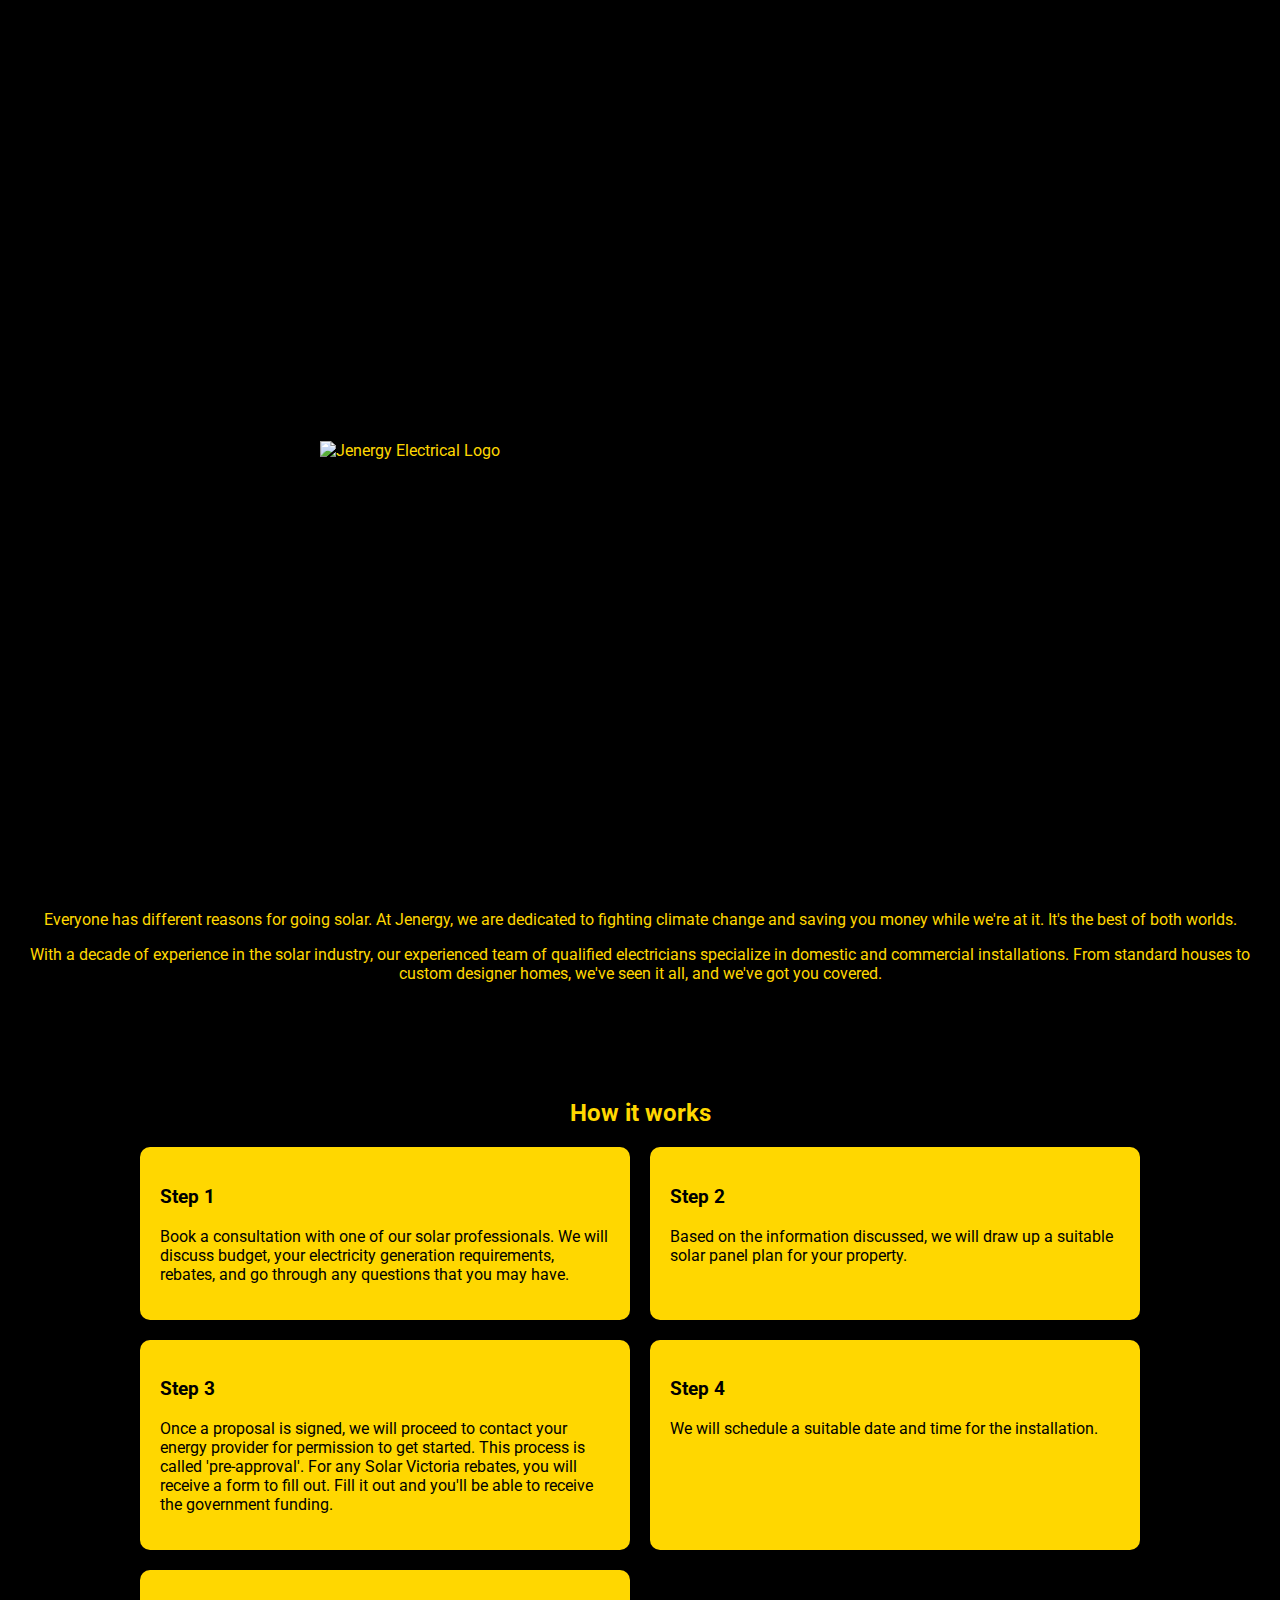
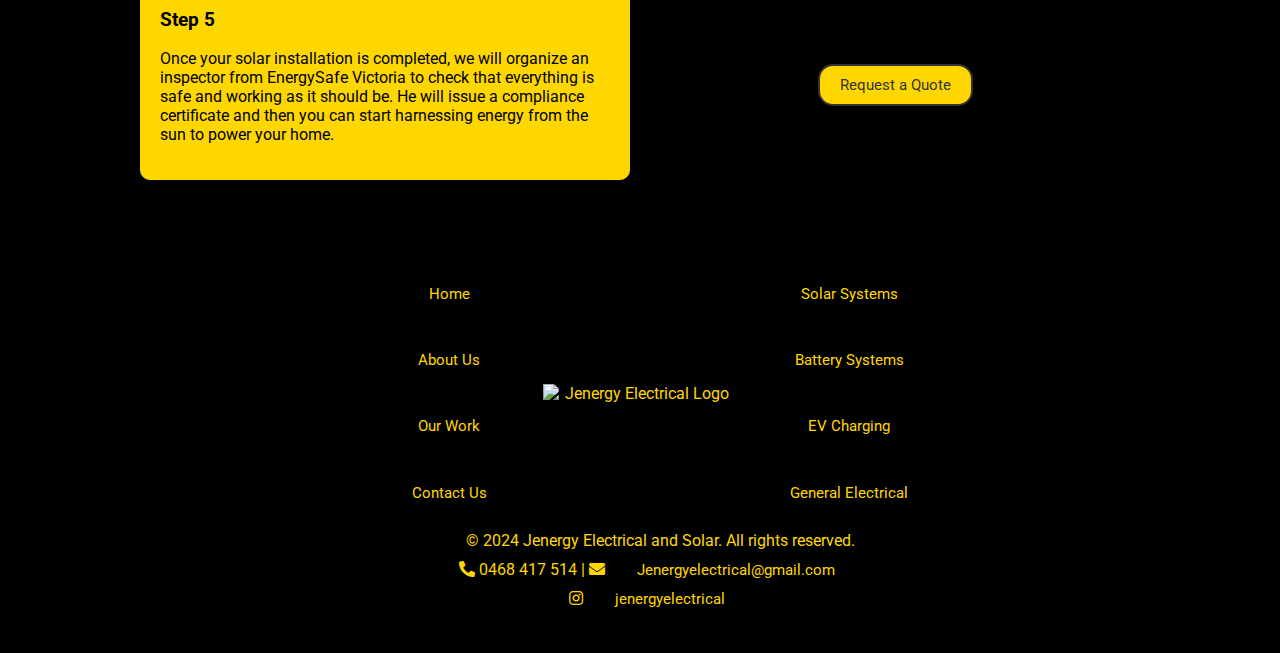
==== index.html @ f54f6abb "fileName change, fade in affect ++ to hyperlinks" ====
<!DOCTYPE html>
<html lang="en">
<head>
    <meta charset="UTF-8">
    <meta name="viewport" content="width=device-width, initial-scale=1.0">
    <title>Home - Jenergy Electrical and Solar</title>
    <link rel="stylesheet" href="styles/styles.css">
    <link rel="stylesheet" href="https://cdnjs.cloudflare.com/ajax/libs/font-awesome/5.15.4/css/all.min.css">
    <link href="https://fonts.googleapis.com/css2?family=Roboto:wght@400;700&display=swap" rel="stylesheet">
    <!-- Favicon Links -->
    <link rel="apple-touch-icon" sizes="180x180" href="styles/images/apple-touch-icon.png">
    <link rel="icon" type="image/png" sizes="32x32" href="styles/images/favicon-32x32.png">
    <link rel="icon" type="image/png" sizes="16x16" href="styles/images/favicon-16x16.png">
    <link rel="icon" href="favicon.ico">
    <link rel="manifest" href="site.webmanifest">
</head>
<body>
    <div id="landing-overlay">
        <img src="styles/images/jenergyLogo.jpg" alt="Jenergy Electrical Logo" id="landing-logo">
    </div>

    <div id="header-placeholder"></div>
    <main>
        <section id="hero">
            <img src="styles/images/landingMain.jpg" alt="Main Image" id="landing-image">
            <div id="hero-text">
                <h1>Welcome to Jenergy Electrical and Solar</h1>
                <p>Your trusted partner for renewable energy solutions</p>
                <a href="contactUs.html" class="cta-button">Get Started</a>
            </div>
        </section>
        <section id="intro">
            <h2>About Us</h2>
            <p>Everyone has different reasons for going solar. At Jenergy, we are dedicated to fighting climate change and saving you money while we're at it. It's the best of both worlds.</p>
            <p>With a decade of experience in the solar industry, our experienced team of qualified electricians specialize in domestic and commercial installations. From standard houses to custom designer homes, we've seen it all, and we've got you covered.</p>
        </section>
        <section id="how-it-works">
            <h2>How it works</h2>
            <div class="steps-grid">
                <div class="step">
                    <h3>Step 1</h3>
                    <p>Book a consultation with one of our solar professionals. We will discuss budget, your electricity generation requirements, rebates, and go through any questions that you may have.</p>
                </div>
                <div class="step">
                    <h3>Step 2</h3>
                    <p>Based on the information discussed, we will draw up a suitable solar panel plan for your property.</p>
                </div>
                <div class="step">
                    <h3>Step 3</h3>
                    <p>Once a proposal is signed, we will proceed to contact your energy provider for permission to get started. This process is called 'pre-approval'. For any Solar Victoria rebates, you will receive a form to fill out. Fill it out and you'll be able to receive the government funding.</p>
                </div>
                <div class="step">
                    <h3>Step 4</h3>
                    <p>We will schedule a suitable date and time for the installation.</p>
                </div>
                <div class="step">
                    <h3>Step 5</h3>
                    <p>Once your solar installation is completed, we will organize an inspector from EnergySafe Victoria to check that everything is safe and working as it should be. He will issue a compliance certificate and then you can start harnessing energy from the sun to power your home.</p>
                </div>
                <div class="request-quote-container">
                    <a href="contactUs.html" class="cta-button request-quote-button">Request a Quote</a>
                </div>
            </div>
        </section>
    </main>
    <div id="footer-placeholder"></div>
    <script src="scripts/script.js"></script>
</body>
</html>
---- styles/styles.css ----
:root {
    --primary-color: #FFD700;
    --secondary-color: #333333;
    --background-color: #000000;
    --font-family: 'Roboto', sans-serif;
    --font-size-large: 1.2vw;
    --call-us-text-color: #FFD700;
    --transition-duration: 0.3s; /* New variable for transition duration */
}

/* Fade-in animation */
@keyframes fadeIn {
    from {
        opacity: 0;
    }
    to {
        opacity: 1;
    }
}

/* Apply the animation to elements when a class is added */
.fade-in {
    animation: fadeIn 0.75s ease-in-out;
}

body {
    font-family: var(--font-family);
    margin: 0;
    padding: 0;
    background-color: var(--background-color);
    color: var(--primary-color);
}

.centered-text {
    text-align: center;
    color: var(--primary-color);
}

header, #header-placeholder, footer, #footer-placeholder {
    display: flex;
    justify-content: space-between;
    align-items: center;
    padding: 1vw 1vw;
    background-color: var(--background-color);
    color: var(--primary-color);
    position: sticky;
    top: 0;
    z-index: 1000;
}

#logo-container img, #header-logo, #footer-logo {
    width: 15vw;
    height: auto;
    margin: 0;
    padding: 0;
    z-index: 5;
    position: relative;
}

.logo-faded #logo {
    display: none;
}

.logo-faded #header-logo {
    display: inline-block;
    opacity: 1;
}

nav, .nav-container {
    display: flex;
    align-items: center;
    flex-grow: 1;
    width: 100%;
}

nav ul {
    list-style: none;
    padding: 0;
    margin: 0;
    display: flex;
    align-items: center;
    font-size: var(--font-size-large);
    flex-grow: 1;
    justify-content: flex-start;
}

nav ul li {
    margin-left: 2vw;
    position: relative;
}

nav a, .cta-button, #footer-content a {
    color: var(--primary-color);
    text-decoration: none;
    padding: 1.5vw 2vw;
    font-size: var(--font-size-large);
}

nav a:hover, .cta-button:hover, #footer-content a:hover {
    text-decoration: underline;
}

.nav-container i.fab.fa-instagram {
    color: #E1306C;
    margin-right: 1vw;
    font-size: 2em;
    transition: color var(--transition-duration);
}

.nav-container i.fab.fa-instagram:hover {
    color: #C13584;
}

/* Keep dropdown menu for smaller screens */
@media (max-width: 768px) {
    .dropdown .custom-dropdown-menu {
        display: none; /* Hide dropdown by default */
    }
    .dropdown .custom-dropdown-menu.show {
        display: block; /* Show dropdown when activated */
    }
}

#hero {
    position: relative;
    text-align: center;
    color: white;
}

#hero img {
    width: 100%;
    height: auto;
    display: block;
}

#hero-text {
    position: absolute;
    top: 50%;
    left: 50%;
    transform: translate(-50%, -50%);
    background: rgba(0,0,0,0.5);
    padding: 20px;
    border-radius: 10px;
    color: var(--primary-color);
    text-align: center;
}

#hero-text h1 {
    margin-bottom: 20px;
}

#hero-text p {
    margin-bottom: 40px;
}

.cta-button {
    display: inline-block;
    padding: 10px 20px;
    background-color: var(--primary-color);
    color: var(--background-color);
    text-decoration: none;
    border-radius: 5px;
    transition: background-color var(--transition-duration), color var(--transition-duration);
}

.cta-button:hover {
    background-color: var(--background-color);
    color: var(--primary-color);
}

#hero-text .cta-button {
    margin-top: 20px;
}

#services-overview, .centered-content {
    text-align: center;
    margin: 20px auto;
}

#services-overview h1 {
    text-align: center;
    margin: 0 auto;
    display: block;
    width: fit-content;
}

#services-overview p {
    text-align: center;
    margin: 0 auto;
    max-width: 800px;
}

#intro, #how-it-works {
    padding: 40px 20px;
    text-align: center;
}

.steps-grid .step, .icon-item, .cta-button {
    background-color: var(--primary-color);
    color: var(--background-color);
    transition: background-color var(--transition-duration), color var(--transition-duration);
}

.steps-grid .step:hover, .icon-item:hover, .cta-button:hover {
    background-color: var(--background-color);
    color: var(--primary-color);
}

.steps-grid {
    display: grid;
    grid-template-columns: 1fr 1fr;
    grid-gap: 20px;
    max-width: 1000px;
    margin: 0 auto;
}

.step {
    padding: 20px;
    border-radius: 10px;
    box-shadow: 0 4px 8px rgba(0,0,0,0.1);
    text-align: left;
}

.icon-grid {
    display: grid;
    grid-template-columns: 1fr 1fr;
    grid-template-rows: auto auto;
    gap: 20px;
    padding: 20px;
}

.icon-item {
    display: flex;
    flex-direction: column;
    justify-content: center;
    align-items: center;
    padding: 20px;
    border: 1px solid #ccc;
    border-radius: 8px;
    text-align: center;
    text-decoration: none;
    transition: background-color var(--transition-duration), box-shadow var(--transition-duration);
}

.icon-item i {
    font-size: 48px;
    margin-bottom: 10px;
    transition: transform var(--transition-duration), color var(--transition-duration);
}

.icon-item:hover i {
    transform: scale(1.2);
}

.icon-item p {
    margin: 0;
    font-size: 16px;
}

#our-work-overview {
    text-align: center;
    margin-bottom: 40px;
}

.centered-header {
    text-align: center;
    margin-bottom: 40px;
}

.work-item {
    margin-bottom: 40px;
    text-align: center;
}

.work-images {
    display: flex;
    justify-content: center;
    gap: 20px;
}

.work-image {
    max-width: 45%;
    height: auto;
    border-radius: 8px;
    box-shadow: 0 4px 8px rgba(0,0,0,0.1);
    transition: transform var(--transition-duration);
}

.work-image:hover {
    transform: scale(1.05);
}

.work-text {
    margin-top: 20px;
}

/* Footer */
footer, #footer-placeholder {
    background-color: var(--background-color);
    color: var(--primary-color);
    text-align: center;
    padding: 20px;
    display: flex;
    justify-content: center;
    align-items: center;
    width: 100%;
    flex-direction: column;
}

#footer-content {
    display: flex;
    justify-content: center;
    align-items: center;
    flex-wrap: wrap;
    width: 100%;
}

#general-links, #service-links {
    display: flex;
    flex-direction: column;
    align-items: center;
    margin: 0 10px;
}

#footer-logo {
    display: flex;
    justify-content: center;
    align-items: center;
    margin: 0 20px;
}

#general-links a, #service-links a {
    color: var(--primary-color);
    text-decoration: none;
    margin: 5px 0;
}

#general-links a:hover, #service-links a:hover {
    text-decoration: underline;
}

footer p {
    margin: 5px 0;
    width: 100%;
    text-align: center;
}

.footer-contact-icon {
    margin-right: 2px;
    vertical-align: middle;
}

#footer-content p a {
    margin-left: 2px;
    color: var(--primary-color);
    text-decoration: none;
}

#footer-content p a:hover {
    text-decoration: underline;
}

/* Button styling */
.request-quote-container {
    text-align: center;
    margin-top: 15%;
    margin-bottom: 20px;
}

.request-quote-container .cta-button {
    border: 2px solid var(--secondary-color);
    text-align: center;
    text-decoration: none;
    margin-top: 20px;
    background-color: var(--primary-color);
    color: var(--secondary-color);
    border-radius: 15px;
    transition: background-color var(--transition-duration), color var(--transition-duration), border-color var(--transition-duration);
}

.request-quote-container .cta-button:hover {
    background-color: var(--secondary-color);
    color: var(--primary-color);
    border-color: var(--primary-color);
}

/* Mobile Menu */
@media (max-width: 768px) {
    .navbar-toggle {
        display: flex;
        margin-left: auto;
        flex-direction: column;
        justify-content: space-between;
        height: 24px;
        width: 30px;
        cursor: pointer;
        z-index: 10;
    }

    .navbar-toggle span {
        display: block;
        height: 4px;
        width: 100%;
        background-color: #333;
        border-radius: 2px;
    }

    .nav-container {
        display: none;
        flex-direction: column;
        width: 100%;
        position: absolute;
        top: 100%;
        left: 0;
        background-color: var(--background-color);
        z-index: 999;
    }

    .nav-container.open {
        display: flex;
    }

    .nav-container ul {
        flex-direction: column;
        width: 100%;
    }

    .nav-container ul li {
        margin: 0;
        text-align: center;
    }

    .nav-container a {
        padding: 10px;
        width: 100%;
        display: block;
    }

    .call-us-button {
        padding: 10px;
        width: 100%;
        text-align: center;
    }
}

@media (min-width: 769px) {
    .call-us-button {
        position: relative;
    }

    .navbar-toggle {
        display: none; /* Hide the menu icon on larger screens */
    }

    .dropdown .custom-dropdown-menu {
        display: none; /* Hide dropdown menu on larger screens */
    }

    .dropdown:hover .custom-dropdown-menu {
        display: none; /* Ensure dropdown menu doesn't appear on hover */
    }
}

/* Form Styling for contactUs.html */
form {
    display: flex;
    flex-direction: column;
    align-items: center;
    width: 100%;
    max-width: 600px;
    margin: 0 auto;
    padding: 20px;
    box-shadow: 0 4px 8px rgba(0,0,0,0.1);
    border-radius: 10px;
    background-color: var(--background-color);
    border: 4px solid #ffffff;
    color: var (--primary-color);
    transition: transform var (--transition-duration), box-shadow var (--transition-duration), background-color var (--transition-duration), color var (--transition-duration);
}

form:hover {
    transform: scale(1.05);
    box-shadow: 0 6px 12px rgba(0,0,0,0.2);
    background-color: var(--primary-color);
    color: var(--background-color);
}

form label {
    margin-bottom: 5px;
    color: inherit;
    display: block;
}

form .form-group {
    width: 100%;
    display: block;
    margin: 10px 0;
}

form input[type="text"],
form input[type="email"],
form input[type="tel"],
form select,
form textarea {
    width: 100%;
    margin-bottom: 10px;
    padding: 10px;
    border: 1px solid #ccc;
    border-radius: 5px;
    background-color: var(--background-color);
    color: var (--primary-color);
    box-sizing: border-box;
}

form input[type="submit"] {
    width: 100%;
    background-color: inherit;
    color: inherit;
    border: none;
    cursor: pointer;
    padding: 10px 20px;
    border-radius: 5px;
    display: block;
    margin: 0 auto;
}

form input[type="submit"]:hover {
    background-color: var(--background-color);
    color: var(--primary-color);
}

#contact-section {
    display: flex;
    flex-wrap: wrap;
    justify-content: space-between;
    padding: 40px;
}

#contact-intro {
    text-align: center;
    margin-bottom: 20px;
    color: var(--primary-color);
}

#contact-details {
    flex: 1;
    min-width: 300px;
    text-align: left;
    margin-bottom: 20px;
    color: var(--primary-color);
}

#contact-details a {
    color: var(--primary-color);
    text-decoration: none;
}

#contact-details a:hover {
    text-decoration: underline;
}

#contact-form {
    flex: 1;
    min-width: 300px;
    text-align: center;
    margin-bottom: 20px;
    display: flex;
    flex-direction: column;
    color: var(--primary-color);
}

#contact-form h2 {
    text-align: center;
}

#contact-form a {
    color: var(--primary-color);
    text-decoration: none;
}

#contact-form a:hover {
    text-decoration: underline;
}

.map-image {
    max-width: 60%;
    height: auto;
    display: block;
    margin: 20px 0;
}

/* Landing Page Logo Animation */
#landing-overlay {
    position: fixed;
    top: 0;
    left: 0;
    width: 100%;
    height: 100%;
    background-color: var(--background-color);
    display: flex;
    justify-content: center;
    align-items: center;
    z-index: 2000;
}

#landing-logo {
    width: 50vw;
    animation: diagonalMoveUpLeft 4s ease-in-out forwards;
}

@keyframes diagonalMoveUpLeft {
    0% {
        width: 50vw;
        transform: translate(0, 0);
    }
    100% {
        width: 15vw;
        transform: translate(-248%, -250%);
    }
}
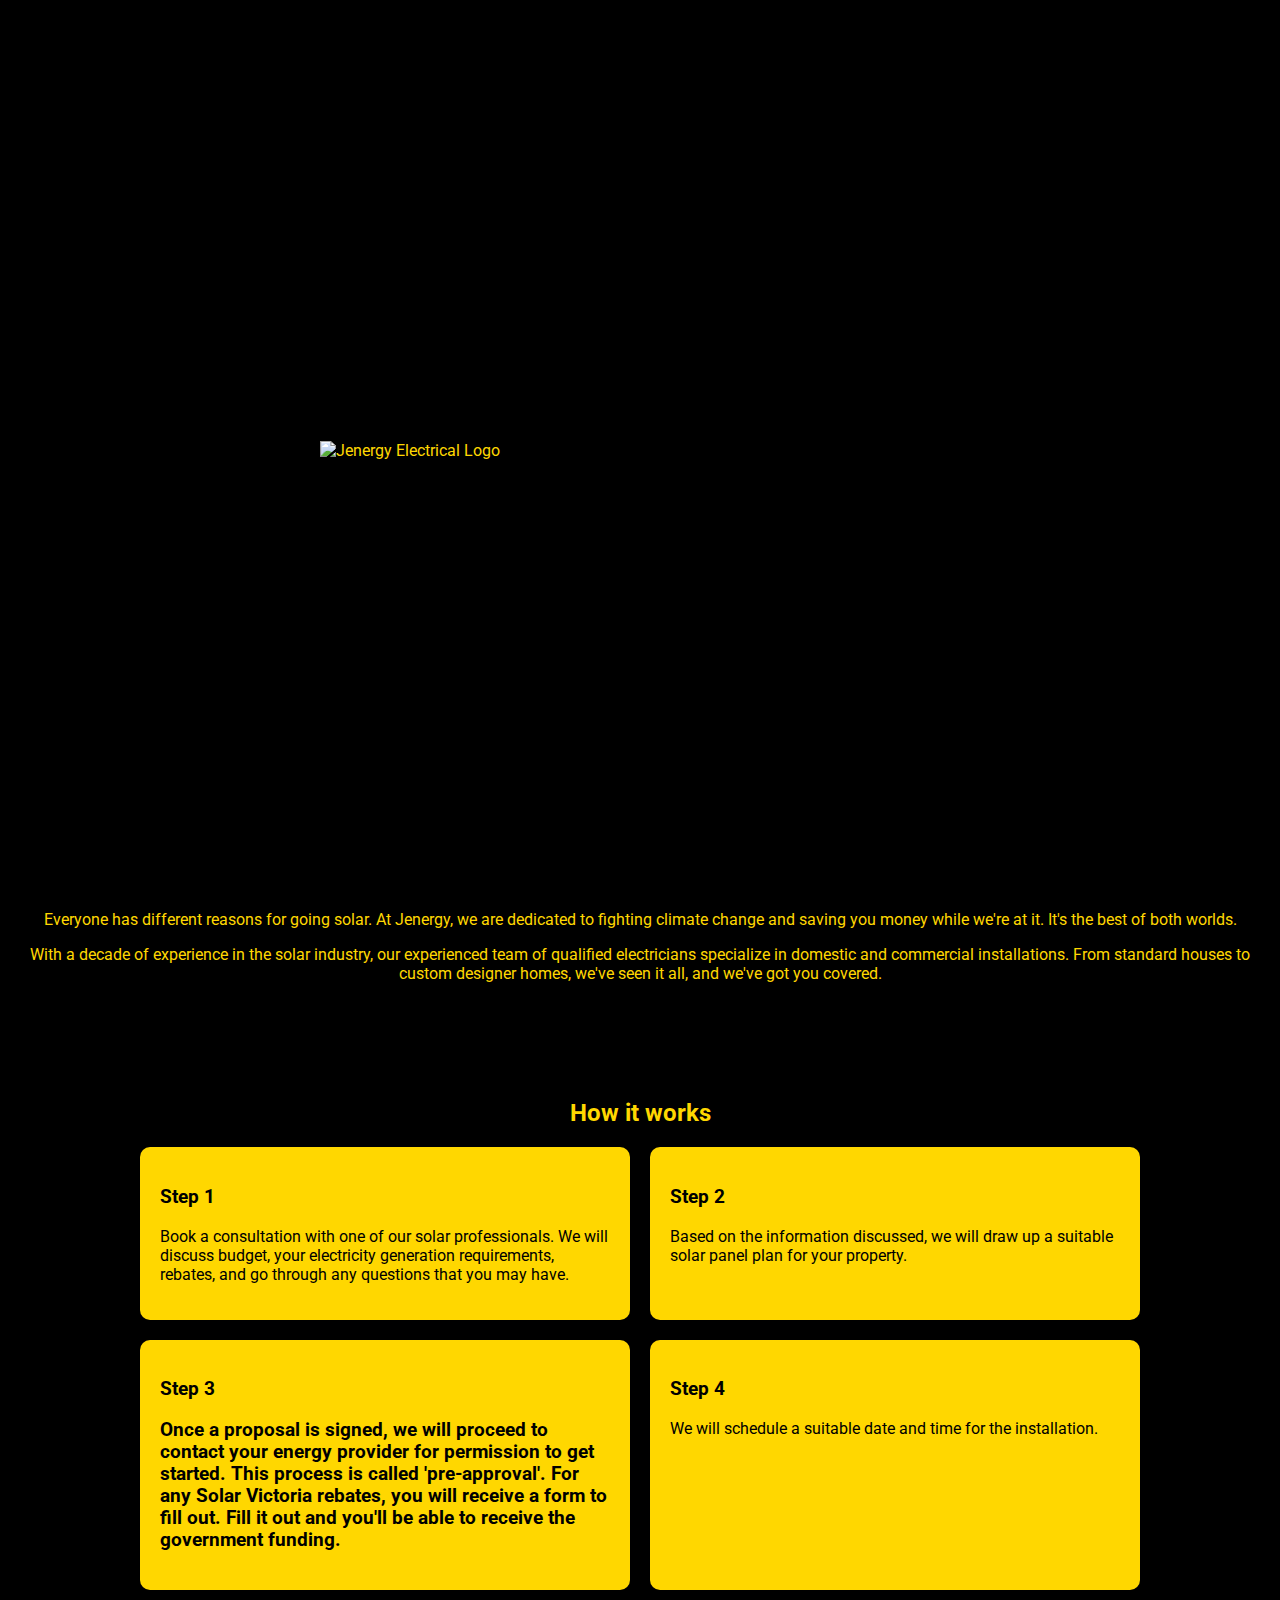
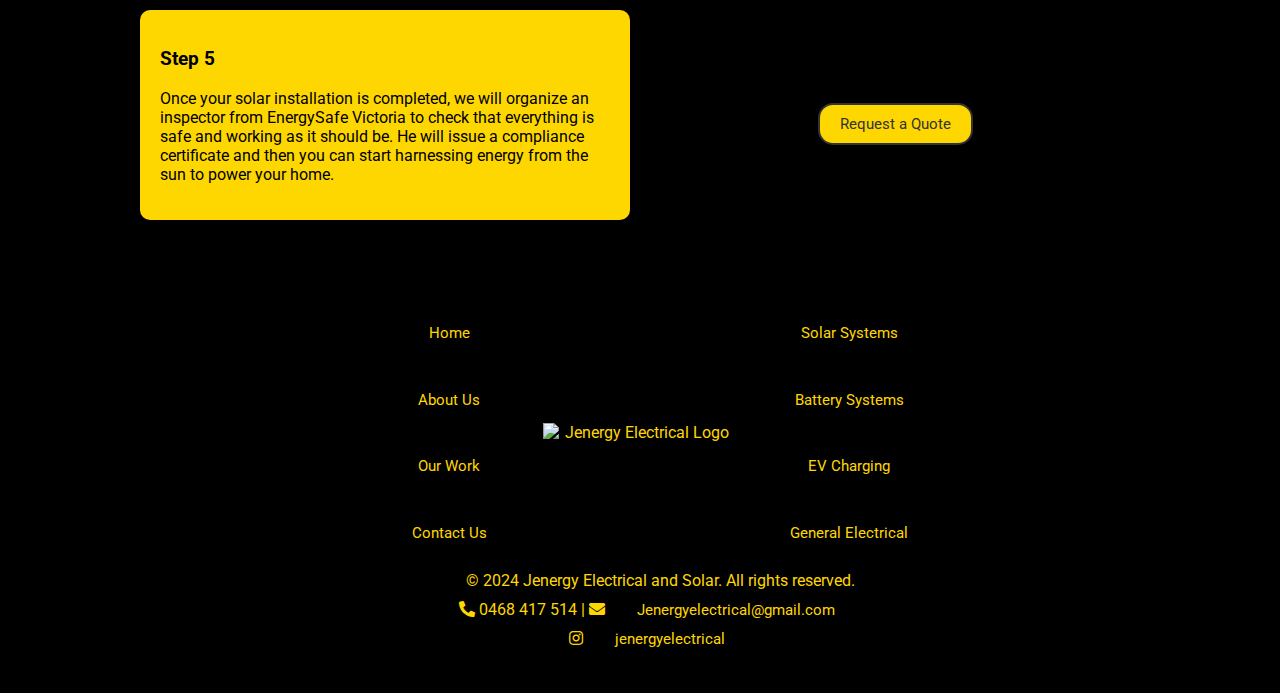
==== commit 90857b67: "index.html refactor" ====
--- a/index.html
+++ b/index.html
@@ -46,7 +46,7 @@
                     <p>Based on the information discussed, we will draw up a suitable solar panel plan for your property.</p>
                 </div>
                 <div class="step">
-                    <h3>Step 3</h3>
+                    <h3>Step 3</3>
                     <p>Once a proposal is signed, we will proceed to contact your energy provider for permission to get started. This process is called 'pre-approval'. For any Solar Victoria rebates, you will receive a form to fill out. Fill it out and you'll be able to receive the government funding.</p>
                 </div>
                 <div class="step">
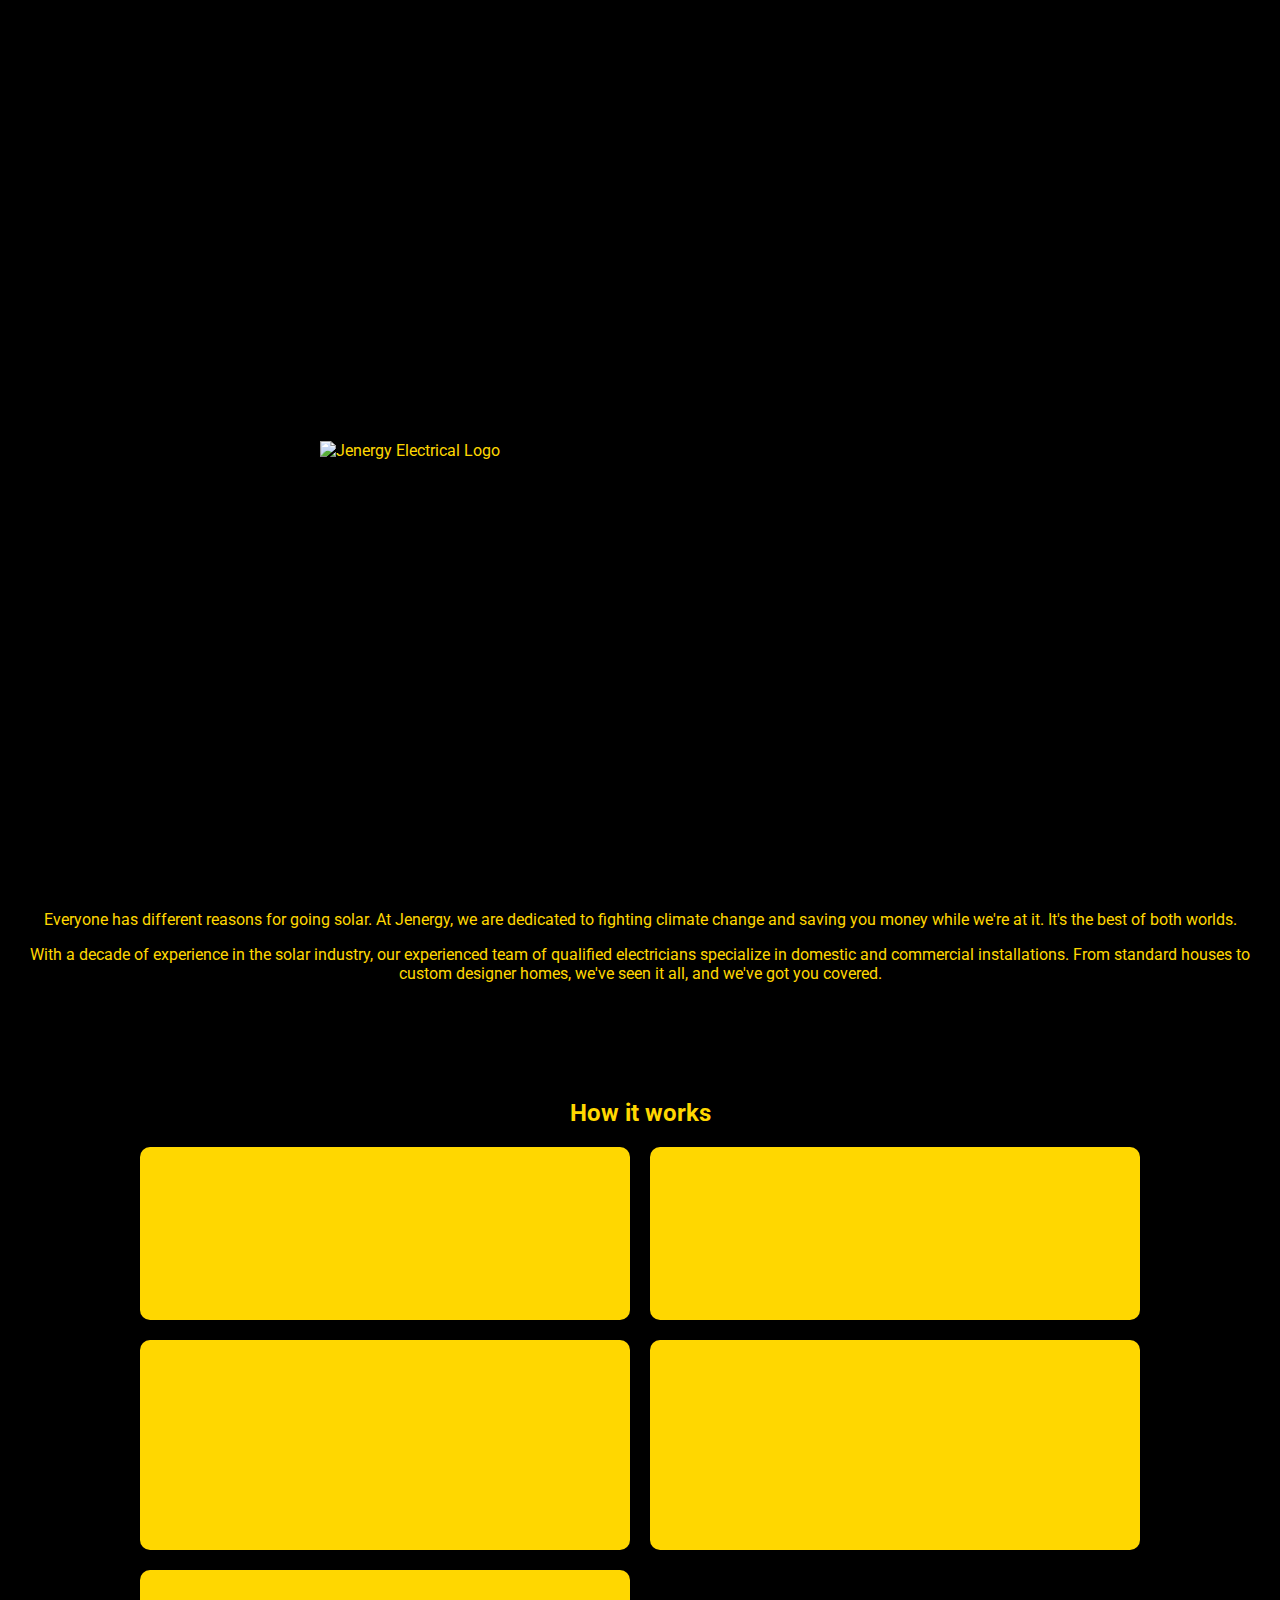
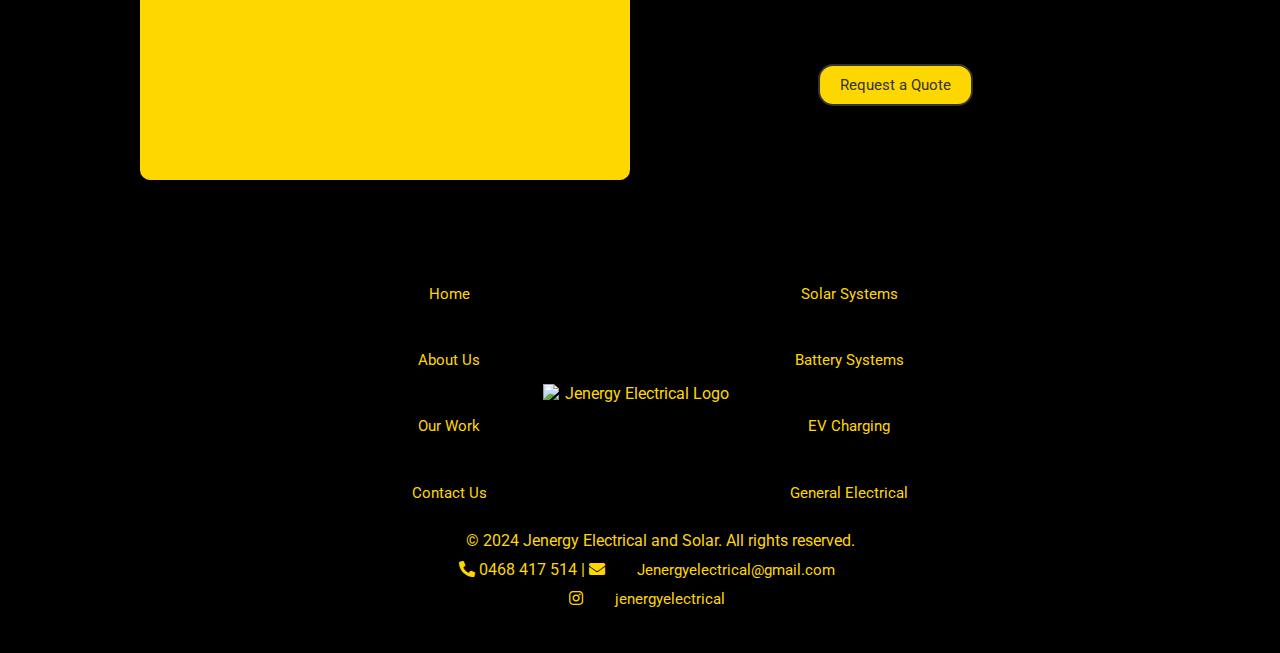
==== commit 61aae945: "rising sun load animation" ====
--- a/index.html
+++ b/index.html
@@ -46,7 +46,7 @@
                     <p>Based on the information discussed, we will draw up a suitable solar panel plan for your property.</p>
                 </div>
                 <div class="step">
-                    <h3>Step 3</3>
+                    <h3>Step 3</h3>
                     <p>Once a proposal is signed, we will proceed to contact your energy provider for permission to get started. This process is called 'pre-approval'. For any Solar Victoria rebates, you will receive a form to fill out. Fill it out and you'll be able to receive the government funding.</p>
                 </div>
                 <div class="step">
--- a/styles/styles.css
+++ b/styles/styles.css
@@ -8,7 +8,7 @@
     --transition-duration: 0.3s; /* New variable for transition duration */
 }
 
-/* Fade-in animation */
+/* Updated Fade-in animation */
 @keyframes fadeIn {
     from {
         opacity: 0;
@@ -18,9 +18,21 @@
     }
 }
 
-/* Apply the animation to elements when a class is added */
-.fade-in {
-    animation: fadeIn 0.75s ease-in-out;
+@keyframes fadeOut {
+    from {
+        opacity: 1;
+    }
+    to {
+        opacity: 0;
+    }
+}
+
+body.fade-in {
+    animation: fadeIn 1s ease-in-out;
+}
+
+body.fade-out {
+    animation: fadeOut 1s ease-in-out;
 }
 
 body {
@@ -109,6 +121,58 @@
 
 .nav-container i.fab.fa-instagram:hover {
     color: #C13584;
+}
+
+/* Loading overlay styles */
+#loading-overlay {
+    position: fixed;
+    top: 0;
+    left: 0;
+    width: 100%;
+    height: 100%;
+    background-color: rgba(0, 0, 0, 0.7); /* Semi-transparent background */
+    display: flex;
+    justify-content: center;
+    align-items: center;
+    z-index: 9999;
+    transition: opacity 1s ease-in-out;
+    opacity: 1;
+}
+
+body.loaded #loading-overlay {
+    opacity: 0;
+    pointer-events: none; /* Prevent interaction with the overlay once it's hidden */
+}
+
+/* Rising sun animation */
+@keyframes risingSun {
+    0% {
+        transform: translateY(100px) scale(0.5);
+        opacity: 0;
+    }
+    50% {
+        opacity: 1;
+    }
+    100% {
+        transform: translateY(-100px) scale(1);
+        opacity: 1;
+    }
+}
+
+#rising-sun {
+    width: 100px; /* Adjust size as needed */
+    height: 100px;
+    background-color: gold; /* Sun color */
+    border-radius: 50%;
+    animation: risingSun 3s infinite; /* Rising sun animation */
+}
+
+#rising-sun-container {
+    display: flex;
+    justify-content: center;
+    align-items: center;
+    height: 100%;
+    width: 100%;
 }
 
 /* Keep dropdown menu for smaller screens */
@@ -197,7 +261,7 @@
 
 .steps-grid .step, .icon-item, .cta-button {
     background-color: var(--primary-color);
-    color: var(--background-color);
+    color: var (--background-color);
     transition: background-color var(--transition-duration), color var(--transition-duration);
 }
 
@@ -379,7 +443,7 @@
 }
 
 .request-quote-container .cta-button:hover {
-    background-color: var(--secondary-color);
+    background-color: var (--secondary-color);
     color: var(--primary-color);
     border-color: var(--primary-color);
 }
@@ -474,8 +538,8 @@
     border-radius: 10px;
     background-color: var(--background-color);
     border: 4px solid #ffffff;
-    color: var (--primary-color);
-    transition: transform var (--transition-duration), box-shadow var (--transition-duration), background-color var (--transition-duration), color var (--transition-duration);
+    color: var(--primary-color);
+    transition: transform var(--transition-duration), box-shadow var(--transition-duration), background-color var(--transition-duration), color var(--transition-duration);
 }
 
 form:hover {
@@ -508,7 +572,7 @@
     border: 1px solid #ccc;
     border-radius: 5px;
     background-color: var(--background-color);
-    color: var (--primary-color);
+    color: var(--primary-color);
     box-sizing: border-box;
 }
 
@@ -618,3 +682,27 @@
         transform: translate(-248%, -250%);
     }
 }
+
+/* Portfolio Grid Layout */
+.grid-collage {
+    display: grid;
+    grid-template-columns: repeat(3, 1fr); /* 3 columns */
+    gap: 10px;
+    justify-content: center;
+    padding: 20px;
+}
+
+.grid-item {
+    overflow: hidden;
+}
+
+.grid-image {
+    width: 100%;
+    height: 150px; /* Set a fixed height for smaller images */
+    object-fit: cover;
+    transition: transform 0.3s ease;
+}
+
+.grid-image:hover {
+    transform: scale(1.1);
+}
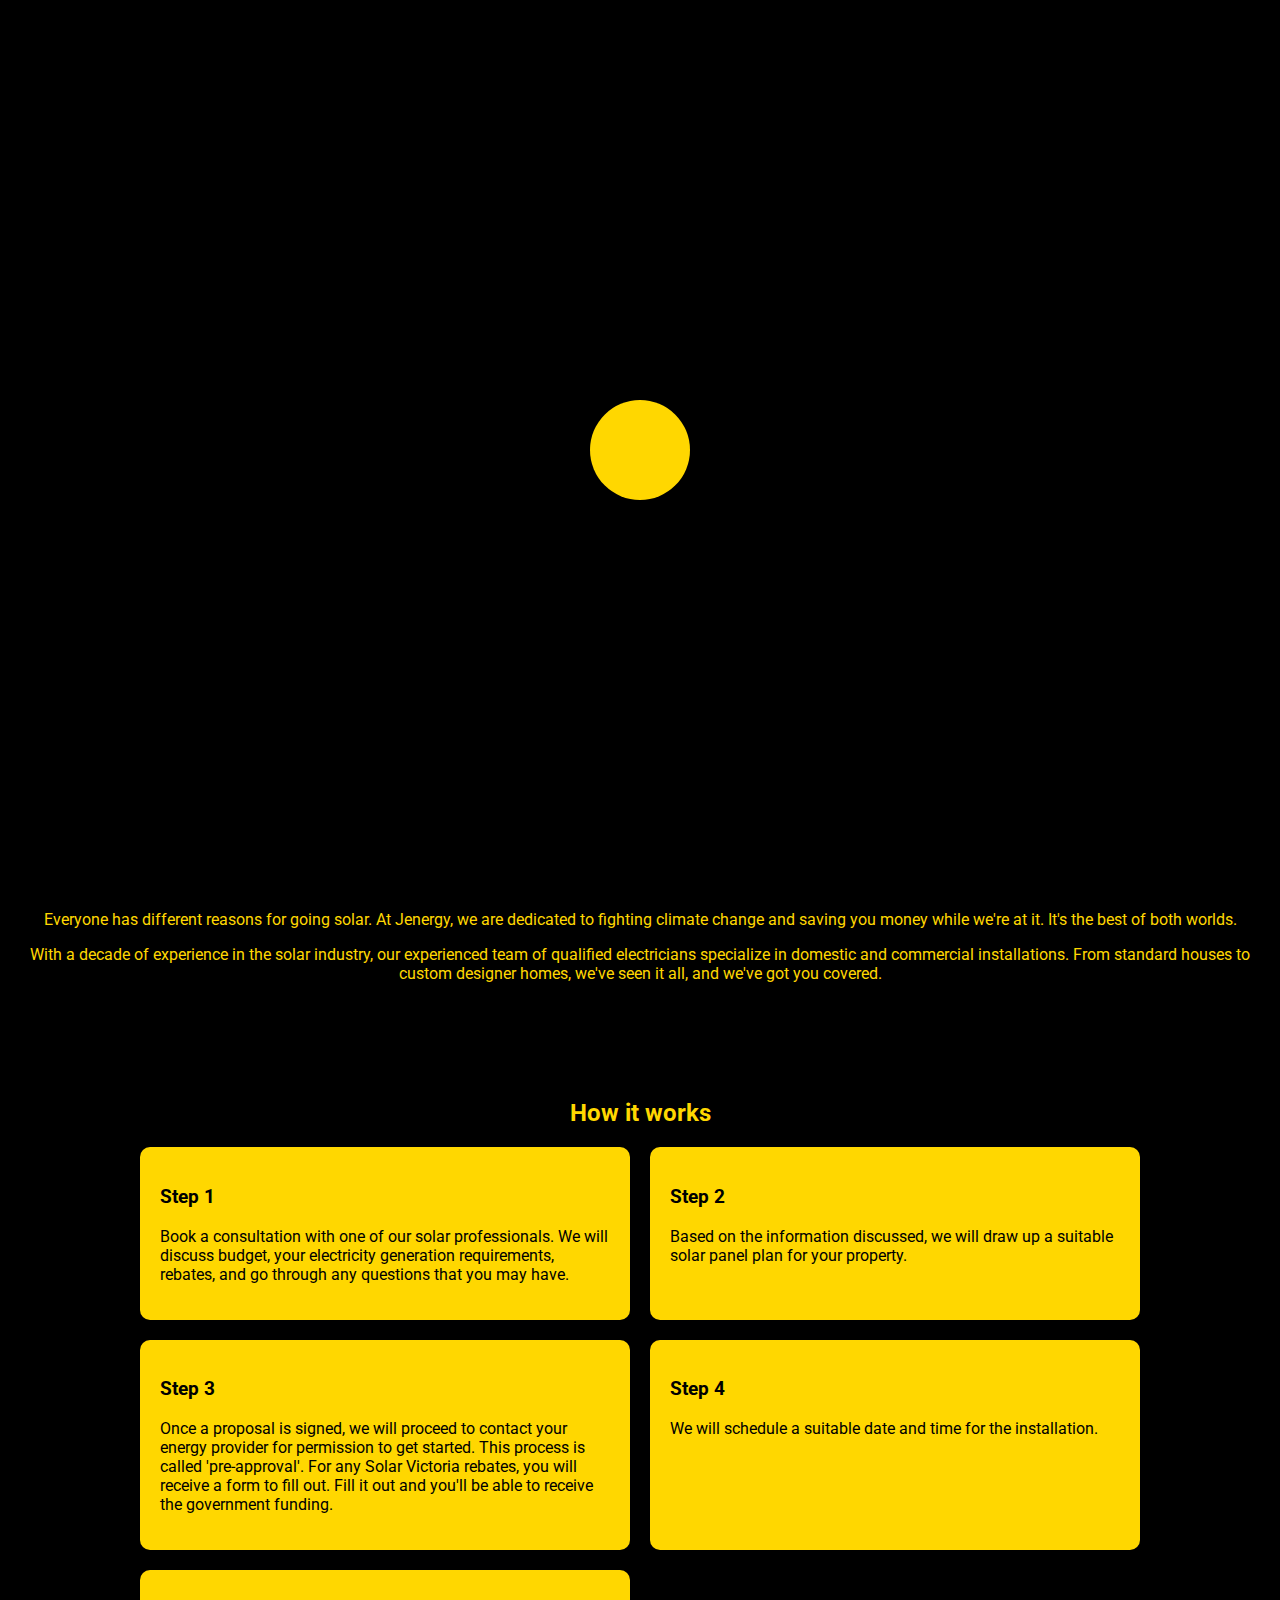
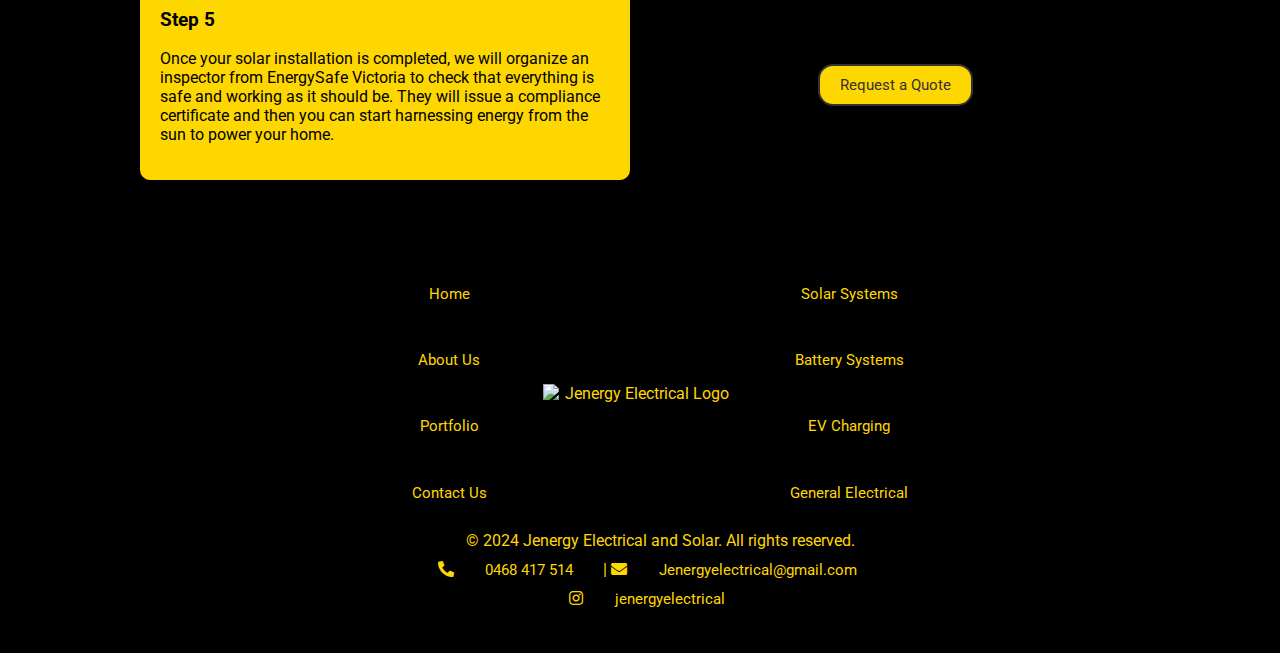
==== commit 4f8dd268: "caching refactor" ====
--- a/index.html
+++ b/index.html
@@ -1,13 +1,17 @@
 <!DOCTYPE html>
 <html lang="en">
 <head>
+    <!-- Meta Tags -->
     <meta charset="UTF-8">
     <meta name="viewport" content="width=device-width, initial-scale=1.0">
     <title>Home - Jenergy Electrical and Solar</title>
+
+    <!-- Stylesheets and Fonts -->
     <link rel="stylesheet" href="styles/styles.css">
     <link rel="stylesheet" href="https://cdnjs.cloudflare.com/ajax/libs/font-awesome/5.15.4/css/all.min.css">
     <link href="https://fonts.googleapis.com/css2?family=Roboto:wght@400;700&display=swap" rel="stylesheet">
-    <!-- Favicon Links -->
+
+    <!-- Favicon and Web App Manifest -->
     <link rel="apple-touch-icon" sizes="180x180" href="styles/images/apple-touch-icon.png">
     <link rel="icon" type="image/png" sizes="32x32" href="styles/images/favicon-32x32.png">
     <link rel="icon" type="image/png" sizes="16x16" href="styles/images/favicon-16x16.png">
@@ -15,12 +19,19 @@
     <link rel="manifest" href="site.webmanifest">
 </head>
 <body>
-    <div id="landing-overlay">
-        <img src="styles/images/jenergyLogo.jpg" alt="Jenergy Electrical Logo" id="landing-logo">
+    <!-- Loading Overlay with Rising Sun Animation -->
+    <div id="loading-overlay">
+        <div id="rising-sun-container">
+            <div id="rising-sun"></div>
+        </div>
     </div>
 
+    <!-- Header Placeholder -->
     <div id="header-placeholder"></div>
+
+    <!-- Main Content -->
     <main>
+        <!-- Hero Section -->
         <section id="hero">
             <img src="styles/images/landingMain.jpg" alt="Main Image" id="landing-image">
             <div id="hero-text">
@@ -29,11 +40,15 @@
                 <a href="contactUs.html" class="cta-button">Get Started</a>
             </div>
         </section>
+
+        <!-- Introduction Section -->
         <section id="intro">
             <h2>About Us</h2>
             <p>Everyone has different reasons for going solar. At Jenergy, we are dedicated to fighting climate change and saving you money while we're at it. It's the best of both worlds.</p>
             <p>With a decade of experience in the solar industry, our experienced team of qualified electricians specialize in domestic and commercial installations. From standard houses to custom designer homes, we've seen it all, and we've got you covered.</p>
         </section>
+
+        <!-- How It Works Section -->
         <section id="how-it-works">
             <h2>How it works</h2>
             <div class="steps-grid">
@@ -55,7 +70,7 @@
                 </div>
                 <div class="step">
                     <h3>Step 5</h3>
-                    <p>Once your solar installation is completed, we will organize an inspector from EnergySafe Victoria to check that everything is safe and working as it should be. He will issue a compliance certificate and then you can start harnessing energy from the sun to power your home.</p>
+                    <p>Once your solar installation is completed, we will organize an inspector from EnergySafe Victoria to check that everything is safe and working as it should be. They will issue a compliance certificate and then you can start harnessing energy from the sun to power your home.</p>
                 </div>
                 <div class="request-quote-container">
                     <a href="contactUs.html" class="cta-button request-quote-button">Request a Quote</a>
@@ -63,7 +78,11 @@
             </div>
         </section>
     </main>
+
+    <!-- Footer Placeholder -->
     <div id="footer-placeholder"></div>
+
+    <!-- Scripts -->
     <script src="scripts/script.js"></script>
 </body>
 </html>
--- a/styles/styles.css
+++ b/styles/styles.css
@@ -130,7 +130,7 @@
     left: 0;
     width: 100%;
     height: 100%;
-    background-color: rgba(0, 0, 0, 0.7); /* Semi-transparent background */
+    background-color: #000000; /* Fully black background */
     display: flex;
     justify-content: center;
     align-items: center;
@@ -144,7 +144,7 @@
     pointer-events: none; /* Prevent interaction with the overlay once it's hidden */
 }
 
-/* Rising sun animation */
+/* Sun animation with adjusted timing */
 @keyframes risingSun {
     0% {
         transform: translateY(100px) scale(0.5);
@@ -153,9 +153,24 @@
     50% {
         opacity: 1;
     }
+    90% {
+        transform: translateY(-40px) scale(1);
+        opacity: 1;
+    }
     100% {
-        transform: translateY(-100px) scale(1);
+        transform: translateY(-40px) scale(1);
         opacity: 1;
+    }
+}
+
+@keyframes burst {
+    0% {
+        transform: scale(1);
+        opacity: 1;
+    }
+    100% {
+        transform: scale(3);
+        opacity: 0;
     }
 }
 
@@ -164,7 +179,7 @@
     height: 100px;
     background-color: gold; /* Sun color */
     border-radius: 50%;
-    animation: risingSun 3s infinite; /* Rising sun animation */
+    animation: risingSun 2s ease-in-out forwards, burst 1s 2s ease-in-out forwards;
 }
 
 #rising-sun-container {
@@ -261,7 +276,7 @@
 
 .steps-grid .step, .icon-item, .cta-button {
     background-color: var(--primary-color);
-    color: var (--background-color);
+    color: var(--background-color);
     transition: background-color var(--transition-duration), color var(--transition-duration);
 }
 
@@ -443,7 +458,7 @@
 }
 
 .request-quote-container .cta-button:hover {
-    background-color: var (--secondary-color);
+    background-color: var(--secondary-color);
     color: var(--primary-color);
     border-color: var(--primary-color);
 }
@@ -653,36 +668,6 @@
     margin: 20px 0;
 }
 
-/* Landing Page Logo Animation */
-#landing-overlay {
-    position: fixed;
-    top: 0;
-    left: 0;
-    width: 100%;
-    height: 100%;
-    background-color: var(--background-color);
-    display: flex;
-    justify-content: center;
-    align-items: center;
-    z-index: 2000;
-}
-
-#landing-logo {
-    width: 50vw;
-    animation: diagonalMoveUpLeft 4s ease-in-out forwards;
-}
-
-@keyframes diagonalMoveUpLeft {
-    0% {
-        width: 50vw;
-        transform: translate(0, 0);
-    }
-    100% {
-        width: 15vw;
-        transform: translate(-248%, -250%);
-    }
-}
-
 /* Portfolio Grid Layout */
 .grid-collage {
     display: grid;
@@ -705,4 +690,4 @@
 
 .grid-image:hover {
     transform: scale(1.1);
-}
+}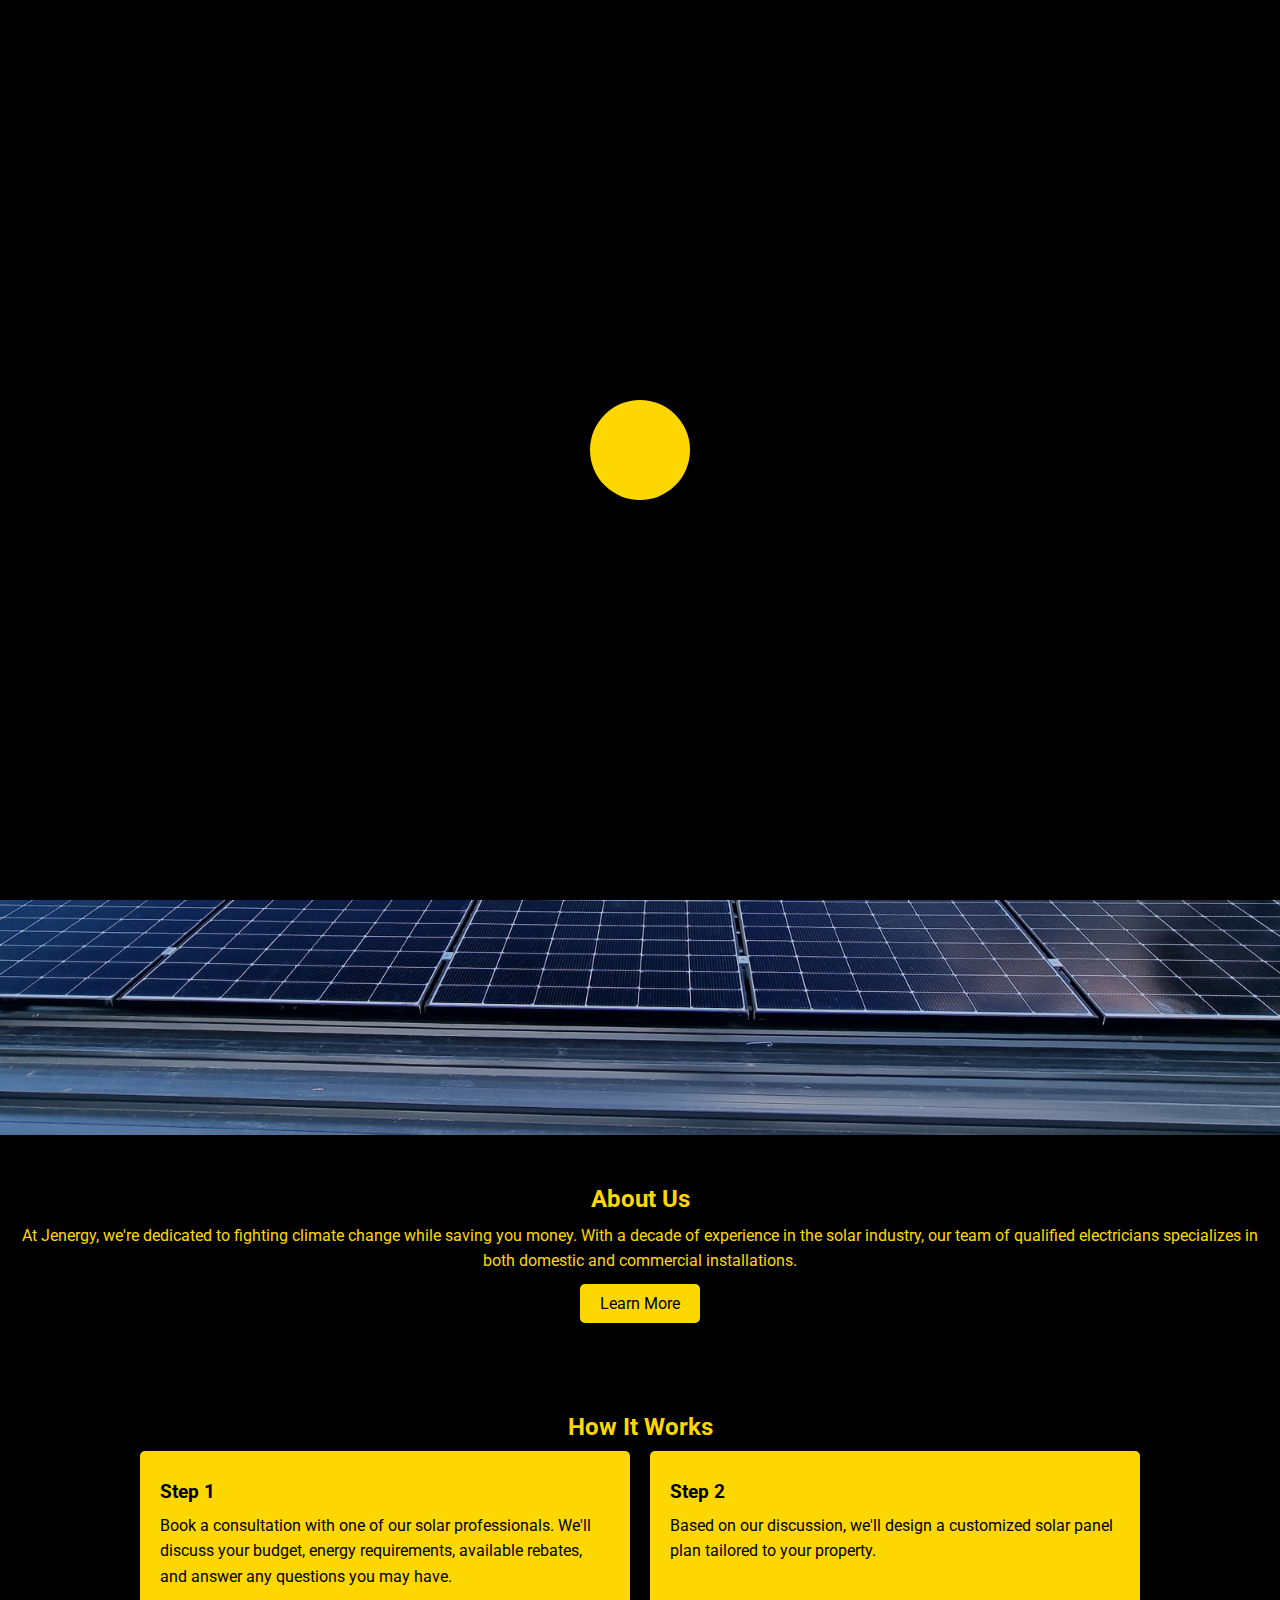
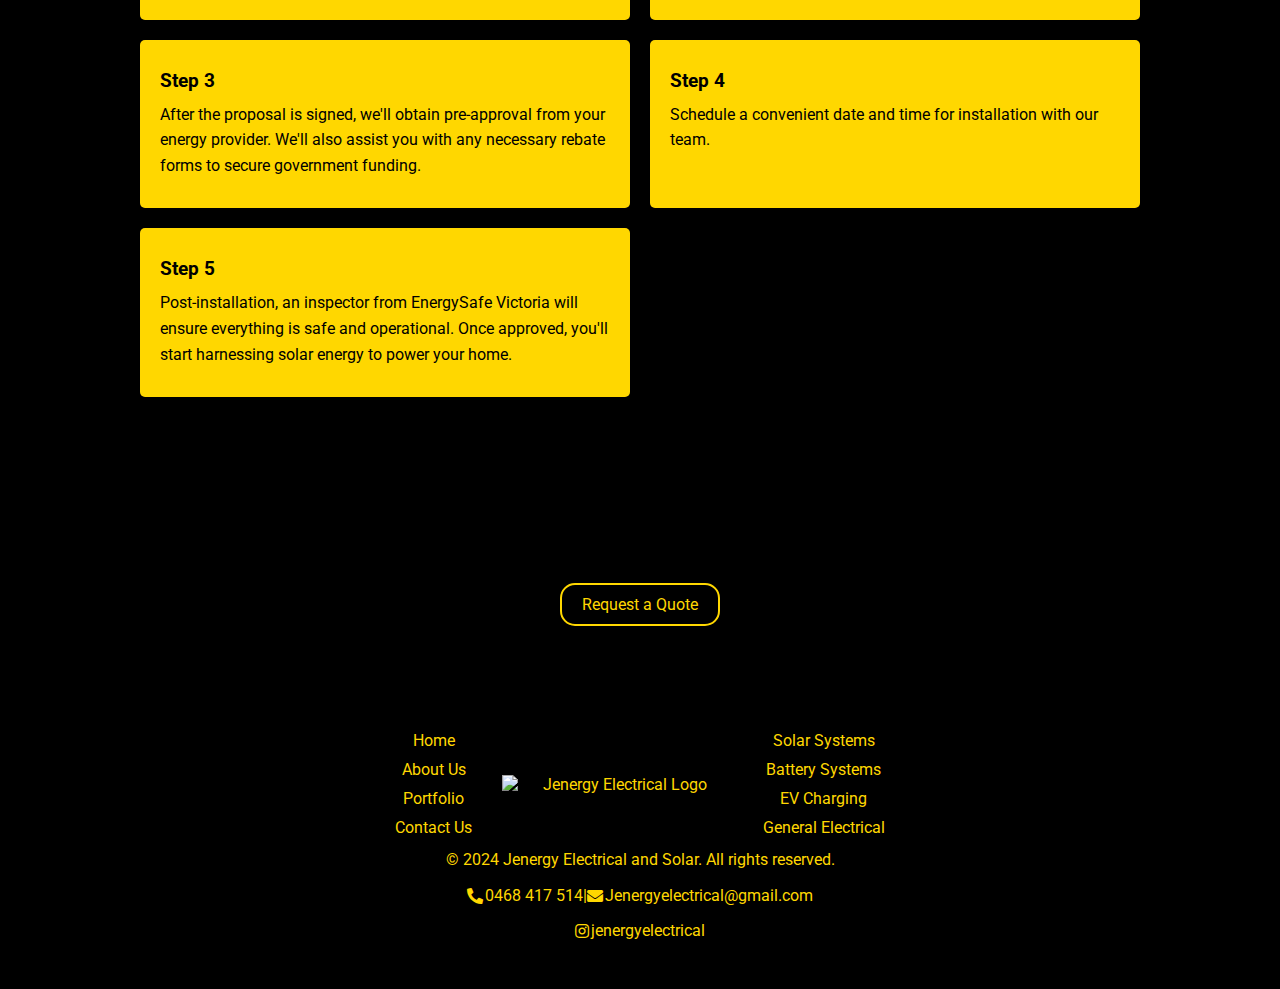
==== commit de8de965: "main img resizing for tablet" ====
--- a/index.html
+++ b/index.html
@@ -8,13 +8,19 @@
 
     <!-- Stylesheets and Fonts -->
     <link rel="stylesheet" href="styles/styles.css">
-    <link rel="stylesheet" href="https://cdnjs.cloudflare.com/ajax/libs/font-awesome/5.15.4/css/all.min.css">
-    <link href="https://fonts.googleapis.com/css2?family=Roboto:wght@400;700&display=swap" rel="stylesheet">
+    <link rel="stylesheet"
+          href="https://cdnjs.cloudflare.com/ajax/libs/font-awesome/5.15.4/css/all.min.css">
+    <link
+        href="https://fonts.googleapis.com/css2?family=Roboto:wght@400;700&display=swap"
+        rel="stylesheet">
 
     <!-- Favicon and Web App Manifest -->
-    <link rel="apple-touch-icon" sizes="180x180" href="styles/images/apple-touch-icon.png">
-    <link rel="icon" type="image/png" sizes="32x32" href="styles/images/favicon-32x32.png">
-    <link rel="icon" type="image/png" sizes="16x16" href="styles/images/favicon-16x16.png">
+    <link rel="apple-touch-icon" sizes="180x180"
+          href="styles/images/apple-touch-icon.png">
+    <link rel="icon" type="image/png" sizes="32x32"
+          href="styles/images/favicon-32x32.png">
+    <link rel="icon" type="image/png" sizes="16x16"
+          href="styles/images/favicon-16x16.png">
     <link rel="icon" href="favicon.ico">
     <link rel="manifest" href="site.webmanifest">
 </head>
@@ -33,7 +39,11 @@
     <main>
         <!-- Hero Section -->
         <section id="hero">
-            <img src="styles/images/landingMain.jpg" alt="Main Image" id="landing-image">
+            <!-- Large Background Image -->
+            <img src="styles/images/landingMain.jpg" alt="Main Image" id="landing-image-large">
+            <!-- Small Background Image -->
+            <img src="styles/images/landingMain-small.jpg" alt="Main Image" id="landing-image-small">
+            <!-- Hero Text Content -->
             <div id="hero-text">
                 <h1>Welcome to Jenergy Electrical and Solar</h1>
                 <p>Your trusted partner for renewable energy solutions</p>
@@ -44,37 +54,37 @@
         <!-- Introduction Section -->
         <section id="intro">
             <h2>About Us</h2>
-            <p>Everyone has different reasons for going solar. At Jenergy, we are dedicated to fighting climate change and saving you money while we're at it. It's the best of both worlds.</p>
-            <p>With a decade of experience in the solar industry, our experienced team of qualified electricians specialize in domestic and commercial installations. From standard houses to custom designer homes, we've seen it all, and we've got you covered.</p>
+            <p>At Jenergy, we're dedicated to fighting climate change while saving you money. With a decade of experience in the solar industry, our team of qualified electricians specializes in both domestic and commercial installations.</p>
+            <a href="aboutUs.html" class="cta-button">Learn More</a>
         </section>
 
         <!-- How It Works Section -->
         <section id="how-it-works">
-            <h2>How it works</h2>
+            <h2>How It Works</h2>
             <div class="steps-grid">
                 <div class="step">
                     <h3>Step 1</h3>
-                    <p>Book a consultation with one of our solar professionals. We will discuss budget, your electricity generation requirements, rebates, and go through any questions that you may have.</p>
+                    <p>Book a consultation with one of our solar professionals. We'll discuss your budget, energy requirements, available rebates, and answer any questions you may have.</p>
                 </div>
                 <div class="step">
                     <h3>Step 2</h3>
-                    <p>Based on the information discussed, we will draw up a suitable solar panel plan for your property.</p>
+                    <p>Based on our discussion, we'll design a customized solar panel plan tailored to your property.</p>
                 </div>
                 <div class="step">
                     <h3>Step 3</h3>
-                    <p>Once a proposal is signed, we will proceed to contact your energy provider for permission to get started. This process is called 'pre-approval'. For any Solar Victoria rebates, you will receive a form to fill out. Fill it out and you'll be able to receive the government funding.</p>
+                    <p>After the proposal is signed, we'll obtain pre-approval from your energy provider. We'll also assist you with any necessary rebate forms to secure government funding.</p>
                 </div>
                 <div class="step">
                     <h3>Step 4</h3>
-                    <p>We will schedule a suitable date and time for the installation.</p>
+                    <p>Schedule a convenient date and time for installation with our team.</p>
                 </div>
                 <div class="step">
                     <h3>Step 5</h3>
-                    <p>Once your solar installation is completed, we will organize an inspector from EnergySafe Victoria to check that everything is safe and working as it should be. They will issue a compliance certificate and then you can start harnessing energy from the sun to power your home.</p>
+                    <p>Post-installation, an inspector from EnergySafe Victoria will ensure everything is safe and operational. Once approved, you'll start harnessing solar energy to power your home.</p>
                 </div>
-                <div class="request-quote-container">
-                    <a href="contactUs.html" class="cta-button request-quote-button">Request a Quote</a>
-                </div>
+            </div>
+            <div class="request-quote-container">
+                <a href="contactUs.html" class="cta-button request-quote-button">Request a Quote</a>
             </div>
         </section>
     </main>
--- a/styles/styles.css
+++ b/styles/styles.css
@@ -1,30 +1,60 @@
+/* Root Variables */
 :root {
     --primary-color: #FFD700;
     --secondary-color: #333333;
     --background-color: #000000;
     --font-family: 'Roboto', sans-serif;
-    --font-size-large: 1.2vw;
+    --font-size-large: 1.2em;
     --call-us-text-color: #FFD700;
-    --transition-duration: 0.3s; /* New variable for transition duration */
-}
-
-/* Updated Fade-in animation */
+    --transition-duration: 0.3s;
+    --border-radius: 5px;
+    --heading-font-weight: 700;
+    --base-padding: 10px;
+}
+
+/* Global Reset */
+* {
+    margin: 0;
+    padding: 0;
+    box-sizing: border-box;
+}
+
+/* Global Styles */
+body {
+    font-family: var(--font-family);
+    background-color: var(--background-color);
+    color: var(--primary-color);
+    overflow-x: hidden;
+}
+
+a {
+    color: var(--primary-color);
+    text-decoration: none;
+}
+
+a:hover {
+    text-decoration: underline;
+}
+
+img {
+    max-width: 100%;
+    height: auto;
+    display: block;
+}
+
+.centered-text {
+    text-align: center;
+}
+
+/* Fade-in and Fade-out Animations */
 @keyframes fadeIn {
-    from {
-        opacity: 0;
-    }
-    to {
-        opacity: 1;
-    }
+    from { opacity: 0; }
+    to { opacity: 1; }
 }
 
 @keyframes fadeOut {
-    from {
-        opacity: 1;
-    }
-    to {
-        opacity: 0;
-    }
+    from { opacity: 1; }
+    to { opacity: 0; }
 }
 
 body.fade-in {
@@ -35,102 +65,14 @@
     animation: fadeOut 1s ease-in-out;
 }
 
-body {
-    font-family: var(--font-family);
-    margin: 0;
-    padding: 0;
-    background-color: var(--background-color);
-    color: var(--primary-color);
-}
-
-.centered-text {
-    text-align: center;
-    color: var(--primary-color);
-}
-
-header, #header-placeholder, footer, #footer-placeholder {
-    display: flex;
-    justify-content: space-between;
-    align-items: center;
-    padding: 1vw 1vw;
-    background-color: var(--background-color);
-    color: var(--primary-color);
-    position: sticky;
-    top: 0;
-    z-index: 1000;
-}
-
-#logo-container img, #header-logo, #footer-logo {
-    width: 15vw;
-    height: auto;
-    margin: 0;
-    padding: 0;
-    z-index: 5;
-    position: relative;
-}
-
-.logo-faded #logo {
-    display: none;
-}
-
-.logo-faded #header-logo {
-    display: inline-block;
-    opacity: 1;
-}
-
-nav, .nav-container {
-    display: flex;
-    align-items: center;
-    flex-grow: 1;
-    width: 100%;
-}
-
-nav ul {
-    list-style: none;
-    padding: 0;
-    margin: 0;
-    display: flex;
-    align-items: center;
-    font-size: var(--font-size-large);
-    flex-grow: 1;
-    justify-content: flex-start;
-}
-
-nav ul li {
-    margin-left: 2vw;
-    position: relative;
-}
-
-nav a, .cta-button, #footer-content a {
-    color: var(--primary-color);
-    text-decoration: none;
-    padding: 1.5vw 2vw;
-    font-size: var(--font-size-large);
-}
-
-nav a:hover, .cta-button:hover, #footer-content a:hover {
-    text-decoration: underline;
-}
-
-.nav-container i.fab.fa-instagram {
-    color: #E1306C;
-    margin-right: 1vw;
-    font-size: 2em;
-    transition: color var(--transition-duration);
-}
-
-.nav-container i.fab.fa-instagram:hover {
-    color: #C13584;
-}
-
-/* Loading overlay styles */
+/* Loading Overlay Styles */
 #loading-overlay {
     position: fixed;
     top: 0;
     left: 0;
     width: 100%;
     height: 100%;
-    background-color: #000000; /* Fully black background */
+    background-color: #000000; /* Black background */
     display: flex;
     justify-content: center;
     align-items: center;
@@ -141,10 +83,10 @@
 
 body.loaded #loading-overlay {
     opacity: 0;
-    pointer-events: none; /* Prevent interaction with the overlay once it's hidden */
-}
-
-/* Sun animation with adjusted timing */
+    pointer-events: none;
+}
+
+/* Rising Sun Animation */
 @keyframes risingSun {
     0% {
         transform: translateY(100px) scale(0.5);
@@ -175,9 +117,9 @@
 }
 
 #rising-sun {
-    width: 100px; /* Adjust size as needed */
+    width: 100px;
     height: 100px;
-    background-color: gold; /* Sun color */
+    background-color: gold;
     border-radius: 50%;
     animation: risingSun 2s ease-in-out forwards, burst 1s 2s ease-in-out forwards;
 }
@@ -190,300 +132,75 @@
     width: 100%;
 }
 
-/* Keep dropdown menu for smaller screens */
-@media (max-width: 768px) {
-    .dropdown .custom-dropdown-menu {
-        display: none; /* Hide dropdown by default */
-    }
-    .dropdown .custom-dropdown-menu.show {
-        display: block; /* Show dropdown when activated */
-    }
-}
-
-#hero {
-    position: relative;
-    text-align: center;
-    color: white;
-}
-
-#hero img {
-    width: 100%;
-    height: auto;
-    display: block;
-}
-
-#hero-text {
-    position: absolute;
-    top: 50%;
-    left: 50%;
-    transform: translate(-50%, -50%);
-    background: rgba(0,0,0,0.5);
-    padding: 20px;
-    border-radius: 10px;
-    color: var(--primary-color);
-    text-align: center;
-}
-
-#hero-text h1 {
-    margin-bottom: 20px;
-}
-
-#hero-text p {
-    margin-bottom: 40px;
-}
-
-.cta-button {
+/* Header Styles */
+header {
+    display: flex;
+    align-items: center;
+    justify-content: space-between;
+    padding: 1vw 2vw;
+    background-color: var(--background-color);
+    position: sticky;
+    top: 0;
+    z-index: 1000;
+}
+
+header h1 {
+    font-size: 2em;
+    margin: 0;
+    color: var(--primary-color);
+}
+
+/* Navigation Styles */
+nav ul {
+    list-style: none;
+    display: flex;
+    align-items: center;
+}
+
+nav ul li {
+    margin-left: 2vw;
+}
+
+nav ul li:first-child {
+    margin-left: 0;
+}
+
+nav a {
+    color: var(--primary-color);
+    text-decoration: none;
+    padding: 0.5vw 1vw;
+}
+
+/* Button Style for "Call Us" */
+.header-call-button .call-us-button {
     display: inline-block;
     padding: 10px 20px;
-    background-color: var(--primary-color);
-    color: var(--background-color);
-    text-decoration: none;
-    border-radius: 5px;
-    transition: background-color var(--transition-duration), color var(--transition-duration);
-}
-
-.cta-button:hover {
-    background-color: var(--background-color);
-    color: var(--primary-color);
-}
-
-#hero-text .cta-button {
-    margin-top: 20px;
-}
-
-#services-overview, .centered-content {
-    text-align: center;
-    margin: 20px auto;
-}
-
-#services-overview h1 {
-    text-align: center;
-    margin: 0 auto;
-    display: block;
-    width: fit-content;
-}
-
-#services-overview p {
-    text-align: center;
-    margin: 0 auto;
-    max-width: 800px;
-}
-
-#intro, #how-it-works {
-    padding: 40px 20px;
-    text-align: center;
-}
-
-.steps-grid .step, .icon-item, .cta-button {
-    background-color: var(--primary-color);
-    color: var(--background-color);
-    transition: background-color var(--transition-duration), color var(--transition-duration);
-}
-
-.steps-grid .step:hover, .icon-item:hover, .cta-button:hover {
-    background-color: var(--background-color);
-    color: var(--primary-color);
-}
-
-.steps-grid {
-    display: grid;
-    grid-template-columns: 1fr 1fr;
-    grid-gap: 20px;
-    max-width: 1000px;
-    margin: 0 auto;
-}
-
-.step {
-    padding: 20px;
-    border-radius: 10px;
-    box-shadow: 0 4px 8px rgba(0,0,0,0.1);
-    text-align: left;
-}
-
-.icon-grid {
-    display: grid;
-    grid-template-columns: 1fr 1fr;
-    grid-template-rows: auto auto;
-    gap: 20px;
-    padding: 20px;
-}
-
-.icon-item {
-    display: flex;
-    flex-direction: column;
-    justify-content: center;
-    align-items: center;
-    padding: 20px;
-    border: 1px solid #ccc;
-    border-radius: 8px;
-    text-align: center;
-    text-decoration: none;
-    transition: background-color var(--transition-duration), box-shadow var(--transition-duration);
-}
-
-.icon-item i {
-    font-size: 48px;
-    margin-bottom: 10px;
-    transition: transform var(--transition-duration), color var(--transition-duration);
-}
-
-.icon-item:hover i {
-    transform: scale(1.2);
-}
-
-.icon-item p {
-    margin: 0;
-    font-size: 16px;
-}
-
-#our-work-overview {
-    text-align: center;
-    margin-bottom: 40px;
-}
-
-.centered-header {
-    text-align: center;
-    margin-bottom: 40px;
-}
-
-.work-item {
-    margin-bottom: 40px;
-    text-align: center;
-}
-
-.work-images {
-    display: flex;
-    justify-content: center;
-    gap: 20px;
-}
-
-.work-image {
-    max-width: 45%;
-    height: auto;
-    border-radius: 8px;
-    box-shadow: 0 4px 8px rgba(0,0,0,0.1);
-    transition: transform var(--transition-duration);
-}
-
-.work-image:hover {
-    transform: scale(1.05);
-}
-
-.work-text {
-    margin-top: 20px;
-}
-
-/* Footer */
-footer, #footer-placeholder {
-    background-color: var(--background-color);
-    color: var(--primary-color);
-    text-align: center;
-    padding: 20px;
-    display: flex;
-    justify-content: center;
-    align-items: center;
-    width: 100%;
-    flex-direction: column;
-}
-
-#footer-content {
-    display: flex;
-    justify-content: center;
-    align-items: center;
-    flex-wrap: wrap;
-    width: 100%;
-}
-
-#general-links, #service-links {
-    display: flex;
-    flex-direction: column;
-    align-items: center;
-    margin: 0 10px;
-}
-
-#footer-logo {
-    display: flex;
-    justify-content: center;
-    align-items: center;
-    margin: 0 20px;
-}
-
-#general-links a, #service-links a {
-    color: var(--primary-color);
-    text-decoration: none;
-    margin: 5px 0;
-}
-
-#general-links a:hover, #service-links a:hover {
-    text-decoration: underline;
-}
-
-footer p {
-    margin: 5px 0;
-    width: 100%;
-    text-align: center;
-}
-
-.footer-contact-icon {
-    margin-right: 2px;
-    vertical-align: middle;
-}
-
-#footer-content p a {
-    margin-left: 2px;
-    color: var(--primary-color);
-    text-decoration: none;
-}
-
-#footer-content p a:hover {
-    text-decoration: underline;
-}
-
-/* Button styling */
-.request-quote-container {
-    text-align: center;
-    margin-top: 15%;
-    margin-bottom: 20px;
-}
-
-.request-quote-container .cta-button {
-    border: 2px solid var(--secondary-color);
-    text-align: center;
-    text-decoration: none;
-    margin-top: 20px;
-    background-color: var(--primary-color);
-    color: var(--secondary-color);
-    border-radius: 15px;
-    transition: background-color var(--transition-duration), color var(--transition-duration), border-color var(--transition-duration);
-}
-
-.request-quote-container .cta-button:hover {
-    background-color: var(--secondary-color);
-    color: var(--primary-color);
-    border-color: var(--primary-color);
-}
-
-/* Mobile Menu */
+    background-color: #FFD700; /* Yellow color */
+    color: #000000; /* Black text color */
+    border-radius: 20px; /* Rounded corners */
+    text-decoration: none; /* Remove underline */
+    font-weight: bold;
+    transition: background-color var(--transition-duration), color var(--transition-duration); /* Smooth transition for hover effects */
+}
+
+/* Hover Effect */
+.header-call-button .call-us-button:hover {
+    background-color: #000000; /* Black background */
+    color: #FFD700; /* Yellow text color */
+}
+
+/* Responsive Navbar Styles */
+
+/* Hide navbar and show hamburger menu on small screens */
 @media (max-width: 768px) {
-    .navbar-toggle {
-        display: flex;
-        margin-left: auto;
-        flex-direction: column;
-        justify-content: space-between;
-        height: 24px;
-        width: 30px;
-        cursor: pointer;
-        z-index: 10;
-    }
-
-    .navbar-toggle span {
-        display: block;
-        height: 4px;
-        width: 100%;
-        background-color: #333;
-        border-radius: 2px;
-    }
-
+    /* Adjust logo size for smaller screens */
+    #logo-container img {
+        width: 20vw; /* Set width to 20% of the viewport width for smaller screens */
+        max-width: 80%; /* Set a smaller maximum width relative to the parent container */
+        height: auto; /* Maintain aspect ratio */
+    }
+
+    /* Hide the navbar */
     .nav-container {
         display: none;
         flex-direction: column;
@@ -495,85 +212,518 @@
         z-index: 999;
     }
 
+    /* Show the navbar when it has the 'open' class */
     .nav-container.open {
         display: flex;
     }
 
-    .nav-container ul {
+    /* Show the hamburger menu icon */
+    .navbar-toggle {
+        display: flex;
+        position: absolute;
+        top: 20px;
+        right: 20px;
         flex-direction: column;
+        justify-content: space-between;
+        width: 30px;
+        height: 24px;
+        background: none;
+        border: none;
+        cursor: pointer;
+        z-index: 1001;
+    }
+
+    /* Hamburger Menu Icon Lines */
+    .navbar-toggle span {
+        display: block;
         width: 100%;
-    }
-
-    .nav-container ul li {
+        height: 4px;
+        background-color: var(--primary-color);
+        border-radius: 2px;
+    }
+
+    /* Navbar Styles on Small Screens */
+    nav ul {
+        flex-direction: column;
+        align-items: flex-start;
+        width: 100%;
         margin: 0;
-        text-align: center;
-    }
-
-    .nav-container a {
-        padding: 10px;
+        padding: 0;
+    }
+
+    nav ul li {
+        margin-left: 0;
+        width: 100%;
+    }
+
+    nav a {
+        padding: 10px 20px;
         width: 100%;
         display: block;
     }
 
     .call-us-button {
-        padding: 10px;
+        padding: 10px 20px;
         width: 100%;
         text-align: center;
     }
 }
 
+/* Display navbar and hide hamburger menu on larger screens */
 @media (min-width: 769px) {
-    .call-us-button {
-        position: relative;
-    }
-
+    /* Display the navbar */
+    .nav-container {
+        display: flex;
+        align-items: center;
+    }
+
+       
+    #logo-container img {
+        width: 20vw; /* Set width to 20% of the viewport width for smaller screens */
+        max-width: 80%; /* Set a smaller maximum width relative to the parent container */
+        height: auto; /* Maintain aspect ratio */
+    }
+
+    /* Hide the hamburger menu icon */
     .navbar-toggle {
-        display: none; /* Hide the menu icon on larger screens */
-    }
-
-    .dropdown .custom-dropdown-menu {
-        display: none; /* Hide dropdown menu on larger screens */
-    }
-
-    .dropdown:hover .custom-dropdown-menu {
-        display: none; /* Ensure dropdown menu doesn't appear on hover */
-    }
-}
-
-/* Form Styling for contactUs.html */
-form {
+        display: none;
+    }
+}
+
+/* Font Size Adjustments for Header */
+@media (min-width: 992px) {
+    nav a {
+        font-size: 1.2em;
+        padding: 0.5vw 1vw;
+    }
+}
+
+@media (max-width: 991px) and (min-width: 769px) {
+    nav a {
+        font-size: 1em;
+        padding: 0.5vw 1vw;
+    }
+
+    header h1 {
+        font-size: 1.8em;
+    }
+}
+
+@media (max-width: 768px) {
+    nav a {
+        font-size: 0.9em;
+        padding: 0.5vw 1vw;
+    }
+
+    header h1 {
+        font-size: 1.5em;
+    }
+}
+
+@media (max-width: 480px) {
+    nav a {
+        font-size: 0.8em;
+        padding: 0.5vw 1vw;
+    }
+
+    header h1 {
+        font-size: 1.2em;
+    }
+}
+
+/* Additional Responsive Adjustments */
+
+/* Adjust font sizes for different screen widths */
+@media (max-width: 1200px) {
+    nav a {
+        font-size: 1em;
+    }
+}
+
+@media (max-width: 992px) {
+    nav a {
+        font-size: 0.9em;
+    }
+
+    header h1 {
+        font-size: 1.6em;
+    }
+}
+
+@media (max-width: 600px) {
+    nav a {
+        font-size: 0.8em;
+    }
+
+    header h1 {
+        font-size: 1.4em;
+    }
+}
+
+@media (max-width: 480px) {
+    .call-us-button,
+    .cta-button {
+        font-size: 0.9em;
+        padding: 8px 16px;
+    }
+
+    nav a {
+        font-size: 0.9em;
+    }
+
+    header h1 {
+        font-size: 1.2em;
+    }
+}
+
+/* Adjust margins and paddings to prevent layout issues */
+.navbar-toggle,
+.nav-container {
+    margin: 0;
+    padding: 0;
+}
+
+/* Ensure no unintended borders or outlines */
+.navbar-toggle,
+.navbar-toggle span {
+    border: none;
+    outline: none;
+}
+
+/* Ensure consistent background color */
+header,
+#logo-container,
+nav {
+    background-color: var(--background-color);
+}
+
+/* Remove any default styles from the navbar-toggle button */
+.navbar-toggle {
+    margin: 0;
+    padding: 0;
+    border: none;
+    background: none;
+    outline: none;
+}
+
+/* Remove Borders and Outlines from Links and Images */
+#logo-container img,
+nav a {
+    border: none;
+    outline: none;
+}
+
+/* Hero Section Styles */
+#hero {
+    position: relative;
+    text-align: center;
+    color: white;
+    height: 100vh; /* Full viewport height */
+    overflow: hidden; /* Hide any overflow */
+}
+
+#hero img {
+    width: 100%;
+    height: 100%;
+    object-fit: cover; /* Ensure the image covers the container */
+    display: block;
+}
+
+#hero-text {
+    position: absolute;
+    top: 50%;
+    left: 50%;
+    transform: translate(-50%, -50%);
+    background: rgba(0, 0, 0, 0.5); /* Semi-transparent background */
+    padding: 20px;
+    border-radius: var(--border-radius);
+    color: var(--primary-color);
+    text-align: center;
+}
+
+#hero-text h1 {
+    margin-bottom: 20px;
+}
+
+#hero-text p {
+    margin-bottom: 40px;
+}
+
+#hero-text .cta-button {
+    margin-top: 20px;
+}
+
+/* Call-to-Action Button */
+.cta-button {
+    display: inline-block;
+    padding: 10px 20px;
+    background-color: var(--primary-color);
+    color: var(--background-color);
+    text-decoration: none;
+    border-radius: var(--border-radius);
+    transition: background-color var(--transition-duration), color var(--transition-duration);
+}
+
+.cta-button:hover {
+    background-color: var(--background-color);
+    color: var(--primary-color);
+    text-decoration: none;
+}
+
+/* Services Overview and Main Content */
+#services-overview, .centered-content {
+    text-align: center;
+    margin: 20px auto;
+}
+
+#services-overview h1 {
+    margin: 0 auto;
+    width: fit-content;
+}
+
+#services-overview p {
+    margin: 0 auto;
+    max-width: 800px;
+}
+
+#intro, #how-it-works {
+    padding: 40px 20px;
+    text-align: center;
+}
+
+/* Steps Grid */
+.steps-grid {
+    display: grid;
+    grid-template-columns: 1fr 1fr;
+    grid-gap: 20px;
+    max-width: 1000px;
+    margin: 0 auto;
+}
+
+.step {
+    padding: 20px;
+    border-radius: var(--border-radius);
+    text-align: left;
+    background-color: var(--primary-color);
+    color: var(--background-color);
+    transition: background-color var(--transition-duration), color var(--transition-duration);
+}
+
+.step:hover {
+    background-color: var(--background-color);
+    color: var(--primary-color);
+}
+
+.request-quote-container {
+    text-align: center;
+    margin-top: 15%; /* Adjusted to lower the button */
+    margin-bottom: 20px;
+}
+
+.request-quote-container .cta-button {
+    border: 2px solid var(--primary-color);
+    background-color: var(--background-color);
+    color: var(--primary-color);
+    border-radius: 15px;
+    transition: background-color var(--transition-duration), color var(--transition-duration), border-color var(--transition-duration);
+}
+
+.request-quote-container .cta-button:hover {
+    background-color: var(--primary-color);
+    color: var(--background-color);
+    border-color: var(--secondary-color);
+}
+
+/* Content Block Styling for Peripheral Pages */
+#solar-content, #battery-content, #evcharging-content, #general-electrical-content {
+    padding: 20px;
+    background-color: #1a1a1a;
+    color: var(--primary-color);
+}
+
+/* Center the h1 and p elements in solarSystems.html */
+#solar-overview {
+    text-align: center;
+    padding: 20px; /* Adjust as needed */
+}
+
+#solar-overview h1,
+#solar-overview p {
+    margin: 0 auto;
+    max-width: 800px;
+}
+
+.content-block {
+    display: flex;
+    flex-wrap: wrap;
+    margin-bottom: 40px;
+    align-items: center;
+}
+
+.content-block .text, .content-block .image {
+    flex: 1;
+    min-width: 300px;
+}
+
+.content-block .text {
+    padding: 20px;
+}
+
+.content-block .image {
+    padding: 20px;
+}
+
+.content-block .image img {
+    width: 100%;
+    border-radius: var(--border-radius);
+}
+
+/* Alternate Content Blocks */
+.content-block:nth-child(even) {
+    flex-direction: row-reverse;
+}
+
+.content-block:nth-child(even) .text {
+    text-align: left;
+}
+
+.content-block:nth-child(odd) .text {
+    text-align: right;
+}
+
+/* Responsive adjustments for content blocks */
+@media (max-width: 768px) {
+    .content-block {
+        flex-direction: column;
+    }
+    .content-block .text, .content-block .image {
+        text-align: center;
+    }
+    .content-block .text {
+        text-align: center;
+    }
+}
+
+/* Icon Grid Styles */
+.icon-grid {
+    display: grid;
+    grid-template-columns: 1fr 1fr;
+    gap: 20px;
+    padding: 20px;
+}
+
+.icon-item {
     display: flex;
     flex-direction: column;
     align-items: center;
-    width: 100%;
-    max-width: 600px;
-    margin: 0 auto;
-    padding: 20px;
-    box-shadow: 0 4px 8px rgba(0,0,0,0.1);
-    border-radius: 10px;
-    background-color: var(--background-color);
-    border: 4px solid #ffffff;
-    color: var(--primary-color);
-    transition: transform var(--transition-duration), box-shadow var(--transition-duration), background-color var(--transition-duration), color var(--transition-duration);
-}
-
-form:hover {
-    transform: scale(1.05);
-    box-shadow: 0 6px 12px rgba(0,0,0,0.2);
+    padding: 20px;
     background-color: var(--primary-color);
     color: var(--background-color);
+    border-radius: var(--border-radius);
+    text-align: center;
+    transition: background-color var(--transition-duration), color var(--transition-duration), transform var(--transition-duration);
+}
+
+.icon-item:hover {
+    background-color: var(--background-color);
+    color: var(--primary-color);
+    transform: scale(1.05);
+}
+
+.icon-item i {
+    font-size: 48px;
+    margin-bottom: 10px;
+    transition: transform var(--transition-duration), color var(--transition-duration);
+}
+
+.icon-item:hover i {
+    transform: scale(1.2);
+    color: var(--primary-color);
+}
+
+.icon-item h2 {
+    margin: 10px 0 5px 0;
+    transition: color var(--transition-duration);
+}
+
+.icon-item p {
+    margin: 0;
+    font-size: 16px;
+    transition: color var (--transition-duration);
+}
+
+.icon-item:hover h2, .icon-item:hover p {
+    color: var(--primary-color);
+}
+
+/* Portfolio Grid */
+.grid-collage {
+    display: grid;
+    grid-template-columns: repeat(3, 1fr);
+    gap: 10px;
+    padding: 20px;
+}
+
+@media (max-width: 768px) {
+    .grid-collage {
+        grid-template-columns: repeat(2, 1fr);
+    }
+}
+
+@media (max-width: 480px) {
+    .grid-collage {
+        grid-template-columns: 1fr;
+    }
+}
+
+.grid-item {
+    overflow: hidden;
+    border-radius: var(--border-radius);
+}
+
+.grid-image {
+    width: 100%;
+    height: 200px;
+    object-fit: cover;
+    transition: transform var(--transition-duration);
+}
+
+.grid-image:hover {
+    transform: scale(1.05);
+}
+
+/* Form Styling */
+form {
+    display: flex;
+    flex-direction: column;
+    align-items: center;
+    max-width: 600px;
+    margin: 20px auto;
+    padding: 20px;
+    background-color: var(--background-color);
+    border: 4px solid #ffffff;
+    color: var(--primary-color);
+    border-radius: var(--border-radius);
+    box-sizing: border-box;
+    transition: all 0.3s ease; /* Add transition for smooth hover effect */
+}
+
+form:hover {
+    background-color: var(--primary-color); /* Inverse background color */
+    color: var(--background-color); /* Inverse text color */
+    transform: scale(1.05); /* Slightly enlarge the form on hover */
 }
 
 form label {
     margin-bottom: 5px;
+    display: block;
     color: inherit;
-    display: block;
 }
 
 form .form-group {
     width: 100%;
-    display: block;
     margin: 10px 0;
+    box-sizing: border-box;
 }
 
 form input[type="text"],
@@ -582,32 +732,35 @@
 form select,
 form textarea {
     width: 100%;
+    padding: 10px;
     margin-bottom: 10px;
-    padding: 10px;
+    background-color: var(--background-color);
+    color: var(--primary-color);
     border: 1px solid #ccc;
-    border-radius: 5px;
-    background-color: var(--background-color);
-    color: var(--primary-color);
+    border-radius: var(--border-radius);
     box-sizing: border-box;
-}
-
+    transition: all 0.3s ease; /* Add transition for smooth hover effect */
+}
+
+/* Keep the current hover effect for submit button */
 form input[type="submit"] {
-    width: 100%;
-    background-color: inherit;
-    color: inherit;
+    width: auto;
+    padding: 10px 20px;
+    background-color: var(--primary-color);
+    color: var(--background-color);
     border: none;
     cursor: pointer;
-    padding: 10px 20px;
-    border-radius: 5px;
-    display: block;
-    margin: 0 auto;
+    border-radius: var(--border-radius);
+    transition: background-color 0.3s ease, transform 0.3s ease;
 }
 
 form input[type="submit"]:hover {
     background-color: var(--background-color);
     color: var(--primary-color);
-}
-
+    transform: scale(1.1);
+}
+
+/* Contact Section */
 #contact-section {
     display: flex;
     flex-wrap: wrap;
@@ -621,12 +774,14 @@
     color: var(--primary-color);
 }
 
-#contact-details {
+#contact-details, #contact-form {
     flex: 1;
     min-width: 300px;
+    margin-bottom: 20px;
+}
+
+#contact-details {
     text-align: left;
-    margin-bottom: 20px;
-    color: var(--primary-color);
 }
 
 #contact-details a {
@@ -639,55 +794,427 @@
 }
 
 #contact-form {
-    flex: 1;
-    min-width: 300px;
     text-align: center;
-    margin-bottom: 20px;
-    display: flex;
-    flex-direction: column;
-    color: var(--primary-color);
 }
 
 #contact-form h2 {
     text-align: center;
 }
 
-#contact-form a {
+/* Clearfix for floated elements */
+.clearfix::after {
+    content: "";
+    display: table;
+    clear: both;
+}
+
+/* Contact Section Flexbox */
+.contact-container {
+    display: flex;
+    flex-direction: column;
+    align-items: flex-start;
+}
+
+/* Align map image to the left */
+.map-image {
+    align-self: flex-start;
+    max-width: 85%;
+    height: auto;
+    margin: 20px 0;
+    display: block;
+}
+
+/* Footer Styles */
+footer, #footer-placeholder {
+    background-color: var(--background-color);
+    color: var(--primary-color);
+    text-align: center;
+    padding: 20px;
+    width: 100%;
+}
+
+#footer-content {
+    display: flex;
+    flex-wrap: wrap;
+    justify-content: center;
+    align-items: center;
+}
+
+#general-links, #service-links {
+    display: flex;
+    flex-direction: column;
+    align-items: center;
+    margin: 0 10px;
+}
+
+#footer-logo {
+    width: 18vw;
+    height: auto;
+    margin: 0 20px;
+}
+
+#general-links a, #service-links a {
     color: var(--primary-color);
     text-decoration: none;
-}
-
-#contact-form a:hover {
+    margin: 5px 0;
+    display: flex;
+    align-items: center;
+}
+
+#general-links a:hover, #service-links a:hover {
     text-decoration: underline;
 }
 
-.map-image {
-    max-width: 60%;
-    height: auto;
-    display: block;
-    margin: 20px 0;
-}
-
-/* Portfolio Grid Layout */
-.grid-collage {
-    display: grid;
-    grid-template-columns: repeat(3, 1fr); /* 3 columns */
-    gap: 10px;
+footer p {
+    margin: 5px 0;
+    width: 100%;
+    text-align: center;
+    display: flex;
+    align-items: center;
     justify-content: center;
-    padding: 20px;
-}
-
-.grid-item {
+}
+
+.footer-contact-icon {
+    margin-right: 2px;
+    vertical-align: middle;
+    font-size: 1.2em;
+}
+
+#footer-content p a {
+    margin-left: 2px;
+    color: var(--primary-color);
+    text-decoration: none;
+    display: flex;
+    align-items: center;
+}
+
+#footer-content p a:hover {
+    text-decoration: underline;
+}
+
+/* Instagram Icon Color with Gradient */
+.nav-container i.fab.fa-instagram,
+.footer-contact-icon i.fab.fa-instagram,
+.icon-item i.fab.fa-instagram,
+#contact-details i.fab.fa-instagram,
+.footer-instagram-icon i.fab.fa-instagram,
+.footer-instagram i.fab.fa-instagram {
+    background: linear-gradient(45deg, #F58529, #DD2A7B, #8134AF, #515BD4);
+    -webkit-background-clip: text;
+    background-clip: text; /* Standard property for compatibility */
+    -webkit-text-fill-color: transparent;
+    transition: transform 0.3s ease; /* Add a smooth transition effect for hover */
+}
+
+.nav-container i.fab.fa-instagram:hover,
+.footer-contact-icon i.fab.fa-instagram:hover,
+.icon-item i.fab.fa-instagram:hover,
+#contact-details i.fab.fa-instagram:hover,
+.footer-instagram-icon i.fab.fa-instagram:hover,
+.footer-instagram i.fab.fa-instagram:hover {
+    transform: scale(1.8); /* Slightly enlarge the icon on hover */
+}
+
+/* Section Titles */
+h1, h2, h3, h4, h5, h6 {
+    font-weight: var(--heading-font-weight);
+    margin: var(--base-padding) 0;
+}
+
+/* Paragraphs */
+p {
+    margin: var(--base-padding) 0;
+    line-height: 1.6;
+}
+
+/* Lists */
+ul {
+    list-style: disc inside;
+    margin: var(--base-padding) 0;
+    padding-left: var(--base-padding);
+}
+
+li {
+    margin-bottom: 5px;
+}
+
+/* Buttons */
+button {
+    font-family: var(--font-family);
+    font-size: 1em;
+    padding: 10px 20px;
+    background-color: var(--primary-color);
+    color: var(--background-color);
+    border: none;
+    border-radius: var(--border-radius);
+    cursor: pointer;
+    transition: background-color var(--transition-duration), color var(--transition-duration);
+}
+
+button:hover {
+    background-color: var(--background-color);
+    color: var(--primary-color);
+}
+
+input[type="button"],
+input[type="submit"],
+input[type="reset"] {
+    font-family: var(--font-family);
+    font-size: 1em;
+    padding: 10px 20px;
+    background-color: var(--primary-color);
+    color: var(--background-color);
+    border: none;
+    border-radius: var(--border-radius);
+    cursor: pointer;
+    transition: background-color var(--transition-duration), color var(--transition-duration);
+}
+
+input[type="button"]:hover,
+input[type="submit"]:hover,
+input[type="reset"]:hover {
+    background-color: var(--background-color);
+    color: var (--primary-color);
+}
+
+/* Tables */
+table {
+    width: 100%;
+    border-collapse: collapse;
+    margin: var(--base-padding) 0;
+}
+
+th, td {
+    padding: 10px;
+    border: 1px solid var(--secondary-color);
+    text-align: left;
+}
+
+th {
+    background-color: var(--secondary-color);
+    color: var(--background-color);
+}
+
+/* Cards */
+.card {
+    background-color: var(--background-color);
+    color: var(--primary-color);
+    padding: 20px;
+    margin: 20px;
+    border: 1px solid var(--secondary-color);
+    border-radius: var(--border-radius);
+    box-shadow: 0 4px 8px rgba(0, 0, 0, 0.1);
+}
+
+.card:hover {
+    box-shadow: 0 6px 12px rgba(0, 0, 0, 0.2);
+}
+
+/* Alerts */
+.alert {
+    padding: 15px;
+    background-color: var(--secondary-color);
+    color: var(--background-color);
+    margin-bottom: 20px;
+    border-radius: var(--border-radius);
+}
+
+.alert.info { background-color: #2196F3; }
+.alert.success { background-color: #4CAF50; }
+.alert.warning { background-color: #ff9800; }
+.alert.danger { background-color: #f44336; }
+
+/* Loader */
+.loader {
+    border: 8px solid var(--background-color);
+    border-top: 8px solid var(--primary-color);
+    border-radius: 50%;
+    width: 60px;
+    height: 60px;
+    animation: spin 2s linear infinite;
+    margin: 40px auto;
+}
+
+@keyframes spin {
+    0% { transform: rotate(0deg); }
+    100% { transform: rotate(360deg); }
+}
+
+/* Testimonials */
+.testimonial {
+    background-color: var(--background-color);
+    color: var(--primary-color);
+    padding: 20px;
+    margin: 20px;
+    border-left: 5px solid var(--primary-color);
+    font-style: italic;
+}
+
+.testimonial p {
+    margin: 0;
+}
+
+.testimonial .author {
+    text-align: right;
+    margin-top: 10px;
+    font-weight: bold;
+}
+
+/* Error Messages */
+.error-message {
+    color: red;
+    font-size: 0.9em;
+    margin-top: 5px;
+}
+
+/* Success Messages */
+.success-message {
+    color: green;
+    font-size: 1em;
+    margin-top: 10px;
+}
+
+/* Animations */
+@keyframes fadeInUp {
+    from {
+        opacity: 0;
+        transform: translateY(20px);
+    }
+    to {
+        opacity: 1;
+        transform: translateY(0);
+    }
+}
+
+.fade-in-up {
+    animation: fadeInUp 0.5s ease-in-out;
+}
+
+/* Back to Top Button */
+#back-to-top {
+    position: fixed;
+    bottom: 30px;
+    right: 30px;
+    display: none;
+    background-color: var(--primary-color);
+    color: var(--background-color);
+    padding: 10px 15px;
+    border-radius: var(--border-radius);
+    cursor: pointer;
+    z-index: 1000;
+}
+
+#back-to-top:hover {
+    background-color: var(--background-color);
+    color: var(--primary-color);
+}
+
+/* Accessibility */
+.visually-hidden {
+    border: 0;
+    clip: rect(0 0 0 0);
+    clip-path: inset(50%);
+    height: 1px;
+    margin: -1px;
     overflow: hidden;
-}
-
-.grid-image {
-    width: 100%;
-    height: 150px; /* Set a fixed height for smaller images */
-    object-fit: cover;
-    transition: transform 0.3s ease;
-}
-
-.grid-image:hover {
-    transform: scale(1.1);
+    padding: 0;
+    position: absolute;
+    width: 1px;
+    white-space: nowrap;
+}
+
+/* High Resolution Devices */
+@media (-webkit-min-device-pixel-ratio: 2), (min-resolution: 192dpi) {
+    /* Adjust styles for high-resolution screens */
+    #logo-container img {
+        width: 20vw; /* Set width to 10% of the viewport width */
+        max-width: 80%; /* Set a maximum width relative to the parent container */
+        height: auto; /* Maintain aspect ratio */
+    }
+}
+
+/* Peripheral Content Block Styling */
+.peripheral-content .peripheral-block {
+    display: flex;
+    flex-wrap: nowrap;
+    justify-content: space-between;
+    align-items: center;
+    margin-bottom: 40px;
+    padding: 20px;
+}
+
+.peripheral-content .peripheral-block .text,
+.peripheral-content .peripheral-block .image {
+    flex: 1;
+    padding: 20px;
+}
+
+.peripheral-content .peripheral-block:nth-child(odd) .image {
+    order: 2; /* Move the image to the right */
+}
+
+.peripheral-content .peripheral-block:nth-child(odd) .text {
+    order: 1; /* Move the text to the left */
+}
+
+.peripheral-content .peripheral-block:nth-child(even) .image {
+    order: 1; /* Move the image to the left */
+}
+
+.peripheral-content .peripheral-block:nth-child(even) .text {
+    order: 2; /* Move the text to the right */
+}
+
+/* Responsive adjustments for peripheral content blocks */
+@media (max-width: 768px) {
+    .peripheral-content .peripheral-block {
+        flex-direction: column;
+    }
+
+    .peripheral-content .text,
+    .peripheral-content .image {
+        padding: 10px;
+        text-align: center;
+    }
+}
+
+/* Reduced Image Size for About Us Page */
+.about-us-image {
+    width: 100%;          /* Ensure the image fills its container */
+    max-width: 40vw;      /* Set a maximum width as viewport width */
+    height: auto;         /* Maintain aspect ratio */
+    max-height: 50vh;     /* Set a maximum height as viewport height */
+    border-radius: var(--border-radius);
+    transition: transform var(--transition-duration);
+}
+
+/* Optional: Reduce Image Size on Smaller Screens for About Us Page */
+@media (max-width: 1024px) {
+    .about-us-image {
+        max-width: 35vw;  /* Adjusted for laptop screens */
+        max-height: 45vh; /* Further reduce the height for laptops */
+    }
+}
+
+@media (max-width: 768px) {
+    .about-us-image {
+        max-width: 30vw;
+        max-height: 45vh;  /* Further reduce the height for smaller screens */
+    }
+}
+
+@media (max-width: 480px) {
+    .about-us-image {
+        max-width: 20vw;
+        max-height: 45vh;  /* Further reduce the height for smaller screens */
+    }
+}
+
+#differnce {
+    width: 100%;          /* Ensure the image fills its container */
+    max-width: 40vw;      /* Set a maximum width as viewport width */
+    height: auto;         /* Maintain aspect ratio */
+    max-height: 70vh;     /* Set a maximum height as viewport height */
+    border-radius: var(--border-radius);
+    transition: transform var(--transition-duration);
 }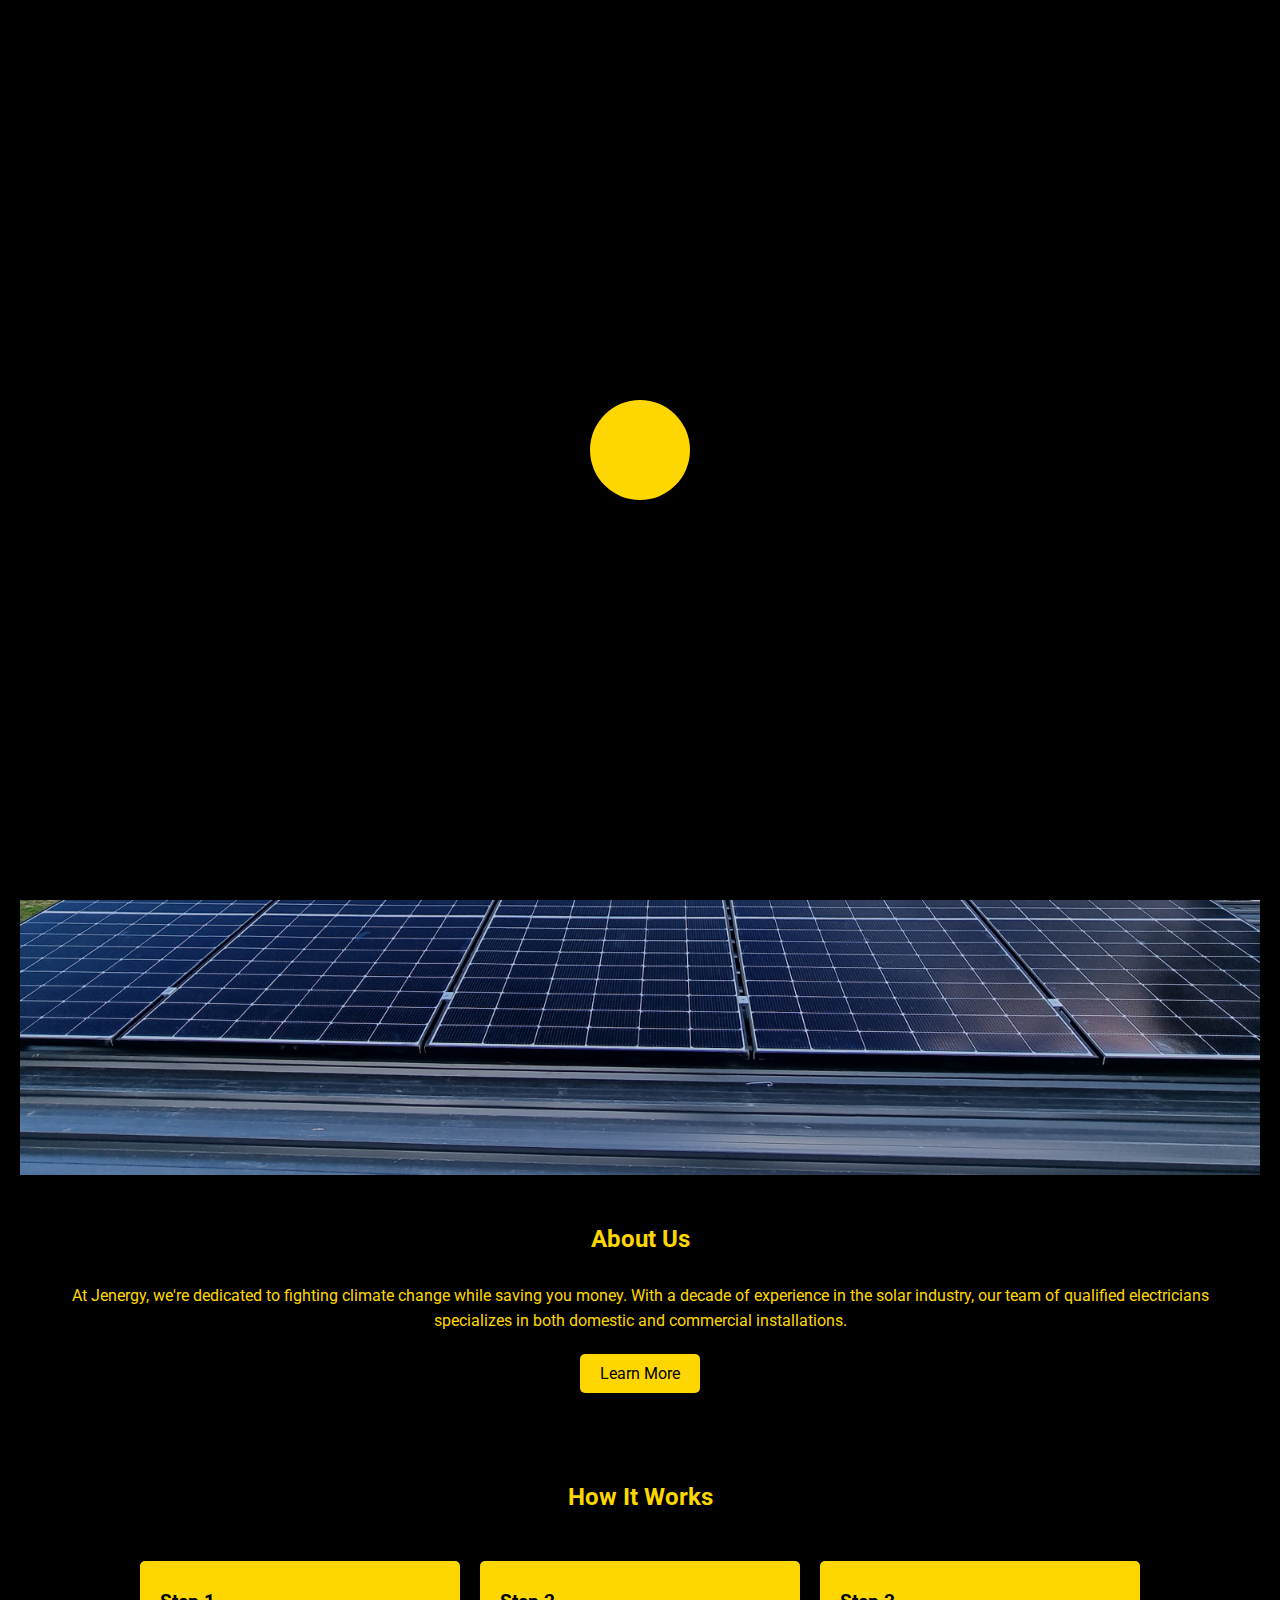
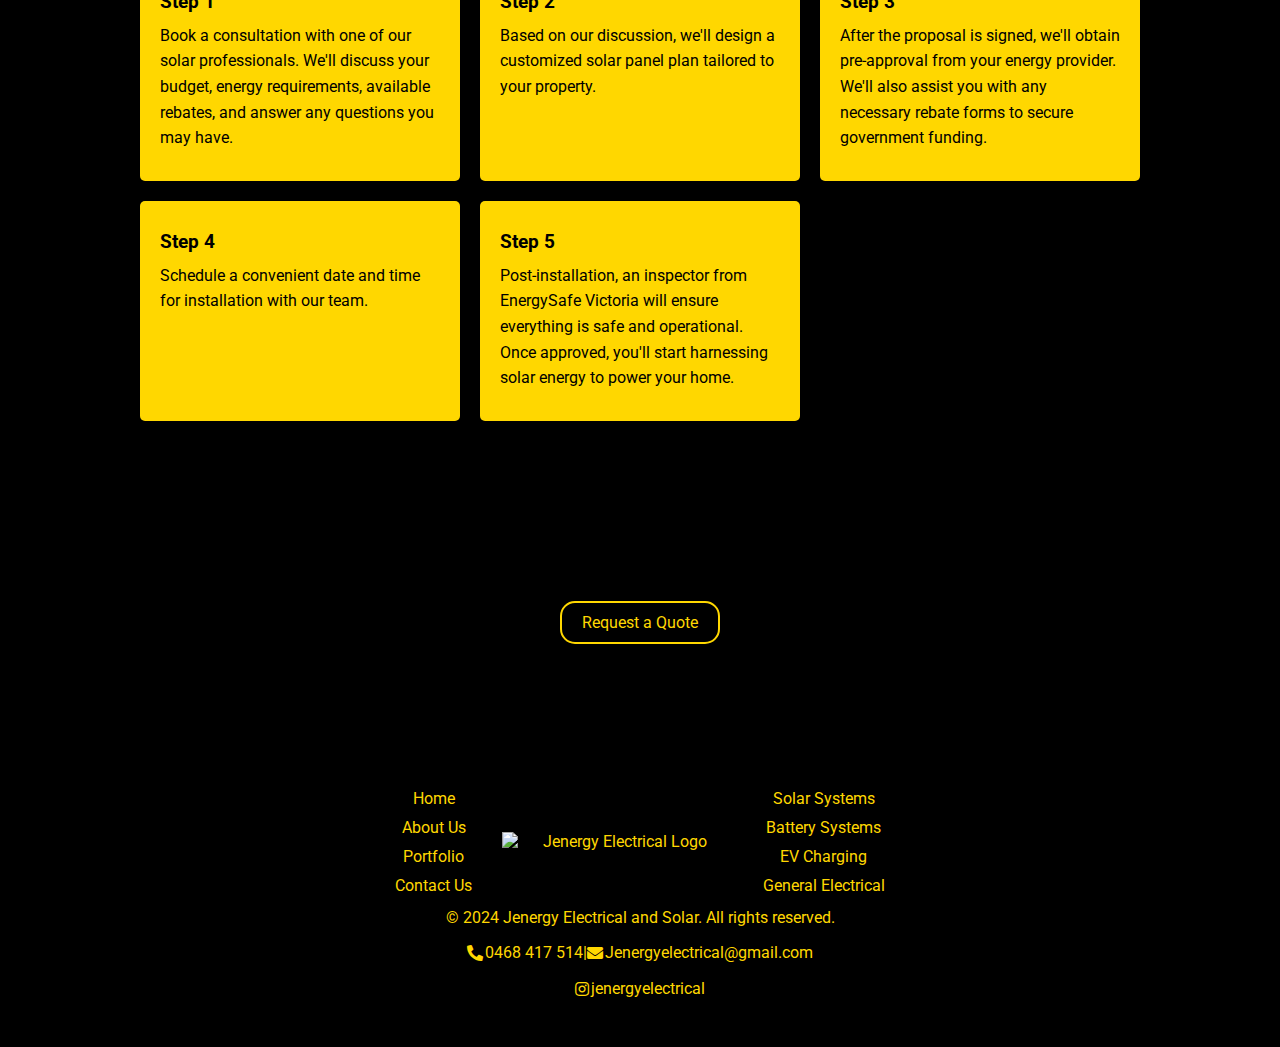
==== commit 05d24efa: "mobile responsiveness layout" ====
--- a/index.html
+++ b/index.html
@@ -15,12 +15,9 @@
         rel="stylesheet">
 
     <!-- Favicon and Web App Manifest -->
-    <link rel="apple-touch-icon" sizes="180x180"
-          href="styles/images/apple-touch-icon.png">
-    <link rel="icon" type="image/png" sizes="32x32"
-          href="styles/images/favicon-32x32.png">
-    <link rel="icon" type="image/png" sizes="16x16"
-          href="styles/images/favicon-16x16.png">
+    <link rel="apple-touch-icon" sizes="180x180" href="styles/images/apple-touch-icon.png">
+    <link rel="icon" type="image/png" sizes="32x32" href="styles/images/favicon-32x32.png">
+    <link rel="icon" type="image/png" sizes="16x16" href="styles/images/favicon-16x16.png">
     <link rel="icon" href="favicon.ico">
     <link rel="manifest" href="site.webmanifest">
 </head>
@@ -42,7 +39,7 @@
             <!-- Large Background Image -->
             <img src="styles/images/landingMain.jpg" alt="Main Image" id="landing-image-large">
             <!-- Small Background Image -->
-            <img src="styles/images/landingMain-small.jpg" alt="Main Image" id="landing-image-small">
+            <img src="styles/images/landingMain.jpg" alt="Main Image" id="landing-image-small">
             <!-- Hero Text Content -->
             <div id="hero-text">
                 <h1>Welcome to Jenergy Electrical and Solar</h1>
@@ -61,28 +58,37 @@
         <!-- How It Works Section -->
         <section id="how-it-works">
             <h2>How It Works</h2>
-            <div class="steps-grid">
-                <div class="step">
-                    <h3>Step 1</h3>
-                    <p>Book a consultation with one of our solar professionals. We'll discuss your budget, energy requirements, available rebates, and answer any questions you may have.</p>
-                </div>
-                <div class="step">
-                    <h3>Step 2</h3>
-                    <p>Based on our discussion, we'll design a customized solar panel plan tailored to your property.</p>
-                </div>
-                <div class="step">
-                    <h3>Step 3</h3>
-                    <p>After the proposal is signed, we'll obtain pre-approval from your energy provider. We'll also assist you with any necessary rebate forms to secure government funding.</p>
-                </div>
-                <div class="step">
-                    <h3>Step 4</h3>
-                    <p>Schedule a convenient date and time for installation with our team.</p>
-                </div>
-                <div class="step">
-                    <h3>Step 5</h3>
-                    <p>Post-installation, an inspector from EnergySafe Victoria will ensure everything is safe and operational. Once approved, you'll start harnessing solar energy to power your home.</p>
+            <!-- Collapsible Section for Mobile Devices -->
+            <div class="accordion">
+                <button class="accordion-toggle" aria-expanded="false">
+                    View Steps
+                </button>
+                <div class="accordion-content">
+                    <div class="steps-grid">
+                        <div class="step">
+                            <h3>Step 1</h3>
+                            <p>Book a consultation with one of our solar professionals. We'll discuss your budget, energy requirements, available rebates, and answer any questions you may have.</p>
+                        </div>
+                        <div class="step">
+                            <h3>Step 2</h3>
+                            <p>Based on our discussion, we'll design a customized solar panel plan tailored to your property.</p>
+                        </div>
+                        <div class="step">
+                            <h3>Step 3</h3>
+                            <p>After the proposal is signed, we'll obtain pre-approval from your energy provider. We'll also assist you with any necessary rebate forms to secure government funding.</p>
+                        </div>
+                        <div class="step">
+                            <h3>Step 4</h3>
+                            <p>Schedule a convenient date and time for installation with our team.</p>
+                        </div>
+                        <div class="step">
+                            <h3>Step 5</h3>
+                            <p>Post-installation, an inspector from EnergySafe Victoria will ensure everything is safe and operational. Once approved, you'll start harnessing solar energy to power your home.</p>
+                        </div>
+                    </div>
                 </div>
             </div>
+            <!-- Request a Quote Button -->
             <div class="request-quote-container">
                 <a href="contactUs.html" class="cta-button request-quote-button">Request a Quote</a>
             </div>
--- a/styles/styles.css
+++ b/styles/styles.css
@@ -130,6 +130,279 @@
     align-items: center;
     height: 100%;
     width: 100%;
+}
+
+/* General Links and Service Links Hover Effect */
+#general-links a:hover, #service-links a:hover {
+    text-decoration: underline;
+}
+
+footer p {
+    margin: 5px 0;
+    width: 100%;
+    text-align: center;
+    display: flex;
+    align-items: center;
+    justify-content: center;
+}
+
+.footer-contact-icon {
+    margin-right: 2px;
+    vertical-align: middle;
+    font-size: 1.2em;
+}
+
+#footer-content p a {
+    margin-left: 2px;
+    color: var(--primary-color);
+    text-decoration: none;
+    display: flex;
+    align-items: center;
+}
+
+#footer-content p a:hover {
+    text-decoration: underline;
+}
+
+/* Instagram Icon Color with Gradient */
+.nav-container i.fab.fa-instagram,
+.footer-contact-icon i.fab.fa-instagram,
+.icon-item i.fab.fa-instagram,
+#contact-details i.fab.fa-instagram,
+.footer-instagram-icon i.fab.fa-instagram,
+.footer-instagram i.fab.fa-instagram {
+    background: linear-gradient(45deg, #F58529, #DD2A7B, #8134AF, #515BD4);
+    -webkit-background-clip: text;
+    background-clip: text; /* Standard property for compatibility */
+    -webkit-text-fill-color: transparent;
+    transition: transform 0.3s ease; /* Add a smooth transition effect for hover */
+}
+
+.nav-container i.fab.fa-instagram:hover,
+.footer-contact-icon i.fab.fa-instagram:hover,
+.icon-item i.fab.fa-instagram:hover,
+#contact-details i.fab.fa-instagram:hover,
+.footer-instagram-icon i.fab.fa-instagram:hover,
+.footer-instagram i.fab.fa-instagram:hover {
+    transform: scale(1.8); /* Slightly enlarge the icon on hover */
+}
+
+/* Section Titles */
+h1, h2, h3, h4, h5, h6 {
+    font-weight: var(--heading-font-weight);
+    margin: var(--base-padding) 0;
+}
+
+/* Paragraphs */
+p {
+    margin: var(--base-padding) 0;
+    line-height: 1.6;
+}
+
+/* Lists */
+ul {
+    list-style: disc inside;
+    margin: var(--base-padding) 0;
+    padding-left: var(--base-padding);
+}
+
+li {
+    margin-bottom: 5px;
+}
+
+/* Buttons */
+button {
+    font-family: var(--font-family);
+    font-size: 1em;
+    padding: 10px 20px;
+    background-color: var(--primary-color);
+    color: var(--background-color);
+    border: none;
+    border-radius: var(--border-radius);
+    cursor: pointer;
+    transition: background-color var(--transition-duration), color var(--transition-duration);
+}
+
+button:hover {
+    background-color: var(--background-color);
+    color: var(--primary-color);
+}
+
+input[type="button"],
+input[type="submit"],
+input[type="reset"] {
+    font-family: var(--font-family);
+    font-size: 1em;
+    padding: 10px 20px;
+    background-color: var(--primary-color);
+    color: var(--background-color);
+    border: none;
+    border-radius: var(--border-radius);
+    cursor: pointer;
+    transition: background-color var(--transition-duration), color var(--transition-duration);
+}
+
+input[type="button"]:hover,
+input[type="submit"]:hover,
+input[type="reset"]:hover {
+    background-color: var(--background-color);
+    color: var(--primary-color);
+}
+
+/* Tables */
+table {
+    width: 100%;
+    border-collapse: collapse;
+    margin: var(--base-padding) 0;
+}
+
+th, td {
+    padding: 10px;
+    border: 1px solid var(--secondary-color);
+    text-align: left;
+}
+
+th {
+    background-color: var(--secondary-color);
+    color: var(--background-color);
+}
+
+/* Cards */
+.card {
+    background-color: var(--background-color);
+    color: var(--primary-color);
+    padding: 20px;
+    margin: 20px;
+    border: 1px solid var(--secondary-color);
+    border-radius: var(--border-radius);
+    box-shadow: 0 4px 8px rgba(0, 0, 0, 0.1);
+}
+
+.card:hover {
+    box-shadow: 0 6px 12px rgba(0, 0, 0, 0.2);
+}
+
+/* Alerts */
+.alert {
+    padding: 15px;
+    background-color: var(--secondary-color);
+    color: var(--background-color);
+    margin-bottom: 20px;
+    border-radius: var(--border-radius);
+}
+
+.alert.info { background-color: #2196F3; }
+.alert.success { background-color: #4CAF50; }
+.alert.warning { background-color: #ff9800; }
+.alert.danger { background-color: #f44336; }
+
+/* Loader */
+.loader {
+    border: 8px solid var(--background-color);
+    border-top: 8px solid var(--primary-color);
+    border-radius: 50%;
+    width: 60px;
+    height: 60px;
+    animation: spin 2s linear infinite;
+    margin: 40px auto;
+}
+
+@keyframes spin {
+    0% { transform: rotate(0deg); }
+    100% { transform: rotate(360deg); }
+}
+
+/* Testimonials */
+.testimonial {
+    background-color: var(--background-color);
+    color: var(--primary-color);
+    padding: 20px;
+    margin: 20px;
+    border-left: 5px solid var(--primary-color);
+    font-style: italic;
+}
+
+.testimonial p {
+    margin: 0;
+}
+
+.testimonial .author {
+    text-align: right;
+    margin-top: 10px;
+    font-weight: bold;
+}
+
+/* Error Messages */
+.error-message {
+    color: red;
+    font-size: 0.9em;
+    margin-top: 5px;
+}
+
+/* Success Messages */
+.success-message {
+    color: green;
+    font-size: 1em;
+    margin-top: 10px;
+}
+
+/* Animations */
+@keyframes fadeInUp {
+    from {
+        opacity: 0;
+        transform: translateY(20px);
+    }
+    to {
+        opacity: 1;
+        transform: translateY(0);
+    }
+}
+
+.fade-in-up {
+    animation: fadeInUp 0.5s ease-in-out;
+}
+
+/* Back to Top Button */
+#back-to-top {
+    position: fixed;
+    bottom: 30px;
+    right: 30px;
+    display: none;
+    background-color: var(--primary-color);
+    color: var(--background-color);
+    padding: 10px 15px;
+    border-radius: var(--border-radius);
+    cursor: pointer;
+    z-index: 1000;
+}
+
+#back-to-top:hover {
+    background-color: var(--background-color);
+    color: var(--primary-color);
+}
+
+/* Accessibility */
+.visually-hidden {
+    border: 0;
+    clip: rect(0 0 0 0);
+    clip-path: inset(50%);
+    height: 1px;
+    margin: -1px;
+    overflow: hidden;
+    padding: 0;
+    position: absolute;
+    width: 1px;
+    white-space: nowrap;
+}
+
+/* High Resolution Devices */
+@media (-webkit-min-device-pixel-ratio: 2), (min-resolution: 192dpi) {
+    /* Adjust styles for high-resolution screens */
+    #logo-container img {
+        width: 20vw; /* Set width to 10% of the viewport width */
+        max-width: 80%; /* Set a maximum width relative to the parent container */
+        height: auto; /* Maintain aspect ratio */
+    }
 }
 
 /* Header Styles */
@@ -277,13 +550,6 @@
         align-items: center;
     }
 
-       
-    #logo-container img {
-        width: 20vw; /* Set width to 20% of the viewport width for smaller screens */
-        max-width: 80%; /* Set a smaller maximum width relative to the parent container */
-        height: auto; /* Maintain aspect ratio */
-    }
-
     /* Hide the hamburger menu icon */
     .navbar-toggle {
         display: none;
@@ -470,43 +736,88 @@
     text-decoration: none;
 }
 
-/* Services Overview and Main Content */
-#services-overview, .centered-content {
-    text-align: center;
-    margin: 20px auto;
-}
-
-#services-overview h1 {
+/* Introduction Section */
+#intro {
+    padding: 40px 20px;
+    text-align: center;
+}
+
+#intro h2 {
+    margin-bottom: 30px;
+}
+
+#intro p {
+    margin-bottom: 20px;
+}
+
+/* How It Works Section Styles */
+#how-it-works {
+    padding: 40px 20px;
+    text-align: center;
+}
+
+#how-it-works h2 {
+    margin-bottom: 30px;
+}
+
+/* Accordion Styles */
+
+/* Accordion Container */
+.accordion {
+    width: 100%;
+    max-width: 1000px;
     margin: 0 auto;
-    width: fit-content;
-}
-
-#services-overview p {
-    margin: 0 auto;
-    max-width: 800px;
-}
-
-#intro, #how-it-works {
-    padding: 40px 20px;
-    text-align: center;
-}
-
-/* Steps Grid */
+}
+
+/* Accordion Toggle Button */
+.accordion-toggle {
+    display: none; /* Hidden by default, will show on mobile */
+    width: 100%;
+    padding: 15px;
+    background-color: var(--primary-color);
+    color: var(--background-color);
+    border: none;
+    border-radius: var(--border-radius);
+    font-size: 1.2em;
+    text-align: center;
+    cursor: pointer;
+    transition: background-color var(--transition-duration), color var(--transition-duration);
+}
+
+.accordion-toggle:hover {
+    background-color: var(--background-color);
+    color: var(--primary-color);
+}
+
+/* Accordion Content */
+.accordion-content {
+    display: block; /* Visible by default on larger screens */
+    overflow: hidden;
+}
+
+/* Hide the content when collapsed */
+.accordion-content.collapsed {
+    display: none;
+}
+
+/* Steps Grid Styles */
 .steps-grid {
     display: grid;
-    grid-template-columns: 1fr 1fr;
-    grid-gap: 20px;
+    grid-template-columns: repeat(auto-fit, minmax(250px, 1fr));
+    gap: 20px;
+    margin-top: 20px;
     max-width: 1000px;
-    margin: 0 auto;
+    margin-left: auto;
+    margin-right: auto;
 }
 
 .step {
     padding: 20px;
     border-radius: var(--border-radius);
-    text-align: left;
     background-color: var(--primary-color);
     color: var(--background-color);
     transition: background-color var(--transition-duration), color var(--transition-duration);
+    text-align: left;
 }
 
 .step:hover {
@@ -514,94 +825,75 @@
     color: var(--primary-color);
 }
 
-.request-quote-container {
-    text-align: center;
-    margin-top: 15%; /* Adjusted to lower the button */
+.step h3 {
+    margin-bottom: 10px;
+}
+
+/* Responsive Adjustments */
+
+/* Mobile Devices (max-width: 768px) */
+@media (max-width: 768px) {
+    /* Show the accordion toggle button on mobile */
+    .accordion-toggle {
+        display: block;
+    }
+
+    /* Hide the accordion content by default */
+    .accordion-content {
+        display: none;
+    }
+
+    /* Show the content when expanded */
+    .accordion-content.expanded {
+        display: block;
+    }
+
+    /* Adjust steps grid to single column */
+    .steps-grid {
+        grid-template-columns: 1fr;
+    }
+
+    /* Center text in steps */
+    .step {
+        text-align: center;
+    }
+}
+
+/* Larger Screens (min-width: 769px) */
+@media (min-width: 769px) {
+    /* Always show the accordion content */
+    .accordion-content {
+        display: block;
+    }
+
+    /* Hide the accordion toggle button */
+    .accordion-toggle {
+        display: none;
+    }
+}
+
+/* Main Content Styles */
+main {
+    padding: 40px 20px;
+}
+
+.centered-header {
+    text-align: center;
+    margin-bottom: 40px;
+}
+
+/* Services Overview Styles */
+#services-overview {
+    padding: 40px 20px;
+    text-align: center;
+}
+
+#services-overview h1 {
+    margin-bottom: 30px;
+}
+
+#services-overview p {
     margin-bottom: 20px;
-}
-
-.request-quote-container .cta-button {
-    border: 2px solid var(--primary-color);
-    background-color: var(--background-color);
-    color: var(--primary-color);
-    border-radius: 15px;
-    transition: background-color var(--transition-duration), color var(--transition-duration), border-color var(--transition-duration);
-}
-
-.request-quote-container .cta-button:hover {
-    background-color: var(--primary-color);
-    color: var(--background-color);
-    border-color: var(--secondary-color);
-}
-
-/* Content Block Styling for Peripheral Pages */
-#solar-content, #battery-content, #evcharging-content, #general-electrical-content {
-    padding: 20px;
-    background-color: #1a1a1a;
-    color: var(--primary-color);
-}
-
-/* Center the h1 and p elements in solarSystems.html */
-#solar-overview {
-    text-align: center;
-    padding: 20px; /* Adjust as needed */
-}
-
-#solar-overview h1,
-#solar-overview p {
-    margin: 0 auto;
-    max-width: 800px;
-}
-
-.content-block {
-    display: flex;
-    flex-wrap: wrap;
-    margin-bottom: 40px;
-    align-items: center;
-}
-
-.content-block .text, .content-block .image {
-    flex: 1;
-    min-width: 300px;
-}
-
-.content-block .text {
-    padding: 20px;
-}
-
-.content-block .image {
-    padding: 20px;
-}
-
-.content-block .image img {
-    width: 100%;
-    border-radius: var(--border-radius);
-}
-
-/* Alternate Content Blocks */
-.content-block:nth-child(even) {
-    flex-direction: row-reverse;
-}
-
-.content-block:nth-child(even) .text {
-    text-align: left;
-}
-
-.content-block:nth-child(odd) .text {
-    text-align: right;
-}
-
-/* Responsive adjustments for content blocks */
-@media (max-width: 768px) {
-    .content-block {
-        flex-direction: column;
-    }
-    .content-block .text, .content-block .image {
-        text-align: center;
-    }
-    .content-block .text {
-        text-align: center;
-    }
 }
 
 /* Icon Grid Styles */
@@ -649,11 +941,339 @@
 .icon-item p {
     margin: 0;
     font-size: 16px;
-    transition: color var (--transition-duration);
+    transition: color var(--transition-duration);
 }
 
 .icon-item:hover h2, .icon-item:hover p {
     color: var(--primary-color);
+}
+
+/* Responsive Adjustments for Icon Grid */
+@media (max-width: 768px) {
+    .icon-grid {
+        grid-template-columns: 1fr;
+    }
+}
+
+/* Peripheral Content Block Styling */
+.peripheral-content .peripheral-block {
+    display: flex;
+    flex-wrap: nowrap;
+    justify-content: space-between;
+    align-items: center;
+    margin-bottom: 40px;
+    padding: 20px;
+}
+
+.peripheral-content .peripheral-block .text,
+.peripheral-content .peripheral-block .image {
+    flex: 1;
+    padding: 20px;
+}
+
+.peripheral-content .peripheral-block:nth-child(odd) .image {
+    order: 2; /* Move the image to the right */
+}
+
+.peripheral-content .peripheral-block:nth-child(odd) .text {
+    order: 1; /* Move the text to the left */
+}
+
+.peripheral-content .peripheral-block:nth-child(even) .image {
+    order: 1; /* Move the image to the left */
+}
+
+.peripheral-content .peripheral-block:nth-child(even) .text {
+    order: 2; /* Move the text to the right */
+}
+
+/* Responsive adjustments for peripheral content blocks */
+@media (max-width: 768px) {
+    .peripheral-content .peripheral-block {
+        flex-direction: column;
+    }
+
+    .peripheral-content .text,
+    .peripheral-content .image {
+        padding: 10px;
+        text-align: center;
+    }
+}
+
+/* Reduced Image Size for About Us Page */
+.about-us-image {
+    width: 100%;          /* Ensure the image fills its container */
+    max-width: 40vw;      /* Set a maximum width as viewport width */
+    height: auto;         /* Maintain aspect ratio */
+    max-height: 50vh;     /* Set a maximum height as viewport height */
+    border-radius: var(--border-radius);
+    transition: transform var(--transition-duration);
+}
+
+/* Optional: Reduce Image Size on Smaller Screens for About Us Page */
+@media (max-width: 1024px) {
+    .about-us-image {
+        max-width: 40vw;  /* Adjusted for laptop screens */
+        max-height: 70vh; /* Further reduce the height for laptops */
+    }
+}
+
+@media (max-width: 768px) {
+    .about-us-image {
+        max-width: 40vw;
+        max-height: 70vh;  /* Further reduce the height for smaller screens */
+    }
+}
+
+@media (max-width: 480px) {
+    .about-us-image {
+        max-width: 40vw;
+        max-height: 70vh;  /* Further reduce the height for smaller screens */
+    }
+}
+
+#differnce {
+    width: 100%;          /* Ensure the image fills its container */
+    max-width: 40vw;      /* Set a maximum width as viewport width */
+    height: auto;         /* Maintain aspect ratio */
+    max-height: 80vh;     /* Set a maximum height as viewport height */
+    border-radius: var(--border-radius);
+    transition: transform var(--transition-duration);
+}
+
+/* Peripheral Content Block Styling */
+.peripheral-content .peripheral-block {
+    display: flex;
+    flex-wrap: nowrap;
+    justify-content: space-between;
+    align-items: center;
+    margin-bottom: 40px;
+    padding: 20px;
+}
+
+.peripheral-content .peripheral-block .text,
+.peripheral-content .peripheral-block .image {
+    flex: 1;
+    padding: 20px;
+}
+
+.peripheral-content .peripheral-block:nth-child(odd) .image {
+    order: 2; /* Move the image to the right */
+}
+
+.peripheral-content .peripheral-block:nth-child(odd) .text {
+    order: 1; /* Move the text to the left */
+}
+
+.peripheral-content .peripheral-block:nth-child(even) .image {
+    order: 1; /* Move the image to the left */
+}
+
+.peripheral-content .peripheral-block:nth-child(even) .text {
+    order: 2; /* Move the text to the right */
+}
+
+/* Responsive adjustments for peripheral content blocks */
+@media (max-width: 768px) {
+    .peripheral-content .peripheral-block {
+        flex-direction: column;
+    }
+
+    .peripheral-content .text,
+    .peripheral-content .image {
+        padding: 10px;
+        text-align: center;
+    }
+}
+
+/* Reduced Image Size for About Us Page */
+.about-us-image {
+    width: 100%;          /* Ensure the image fills its container */
+    max-width: 40vw;      /* Set a maximum width as viewport width */
+    height: auto;         /* Maintain aspect ratio */
+    max-height: 50vh;     /* Set a maximum height as viewport height */
+    border-radius: var(--border-radius);
+    transition: transform var(--transition-duration);
+}
+
+/* Optional: Reduce Image Size on Smaller Screens for About Us Page */
+@media (max-width: 1024px) {
+    .about-us-image {
+        max-width: 40vw;  /* Adjusted for laptop screens */
+        max-height: 70vh; /* Further reduce the height for laptops */
+    }
+}
+
+@media (max-width: 768px) {
+    .about-us-image {
+        max-width: 40vw;
+        max-height: 70vh;  /* Further reduce the height for smaller screens */
+    }
+}
+
+@media (max-width: 480px) {
+    .about-us-image {
+        max-width: 40vw;
+        max-height: 70vh;  /* Further reduce the height for smaller screens */
+    }
+}
+
+#differnce {
+    width: 100%;          /* Ensure the image fills its container */
+    max-width: 40vw;      /* Set a maximum width as viewport width */
+    height: auto;         /* Maintain aspect ratio */
+    max-height: 80vh;     /* Set a maximum height as viewport height */
+    border-radius: var(--border-radius);
+    transition: transform var(--transition-duration);
+}
+
+.request-quote-container {
+    text-align: center;
+    margin-top: 15%; /* Adjusted to lower the button */
+    margin-bottom: 20px;
+}
+
+.request-quote-container .cta-button {
+    border: 2px solid var(--primary-color);
+    background-color: var(--background-color);
+    color: var(--primary-color);
+    border-radius: 15px;
+    transition: background-color var(--transition-duration), color var(--transition-duration), border-color var(--transition-duration);
+}
+
+.request-quote-container .cta-button:hover {
+    background-color: var(--primary-color);
+    color: var(--background-color);
+    border-color: var(--secondary-color);
+}
+
+/* Content Block Styling for Peripheral Pages */
+#solar-content, #battery-content, #evcharging-content, #general-electrical-content {
+    padding: 20px;
+    background-color: #1a1a1a;
+    color: var(--primary-color);
+}
+
+/* Center the h1 and p elements in solarSystems.html */
+#solar-overview {
+    text-align: center;
+    padding: 20px; /* Adjust as needed */
+}
+
+#solar-overview h1,
+#solar-overview p {
+    margin: 0 auto;
+    max-width: 800px;
+}
+
+.content-block {
+    display: flex;
+    flex-wrap: wrap;
+    margin-bottom: 40px;
+    align-items: center;
+}
+
+.content-block .text, .content-block .image {
+    flex: 1;
+    min-width: 300px;
+}
+
+.content-block .text {
+    padding: 20px;
+}
+
+.content-block .image {
+    padding: 20px;
+}
+
+.content-block .image img {
+    width: 100%;
+    border-radius: var(--border-radius);
+}
+
+/* Alternate Content Blocks */
+.content-block:nth-child(even) {
+    flex-direction: row-reverse;
+}
+
+.content-block:nth-child(even) .text {
+    text-align: left;
+}
+
+.content-block:nth-child(odd) .text {
+    text-align: right;
+}
+
+/* Responsive adjustments for content blocks */
+@media (max-width: 768px) {
+    .content-block {
+        flex-direction: column;
+    }
+    .content-block .text, .content-block .image {
+        text-align: center;
+    }
+    .content-block .text {
+        text-align: center;
+    }
+}
+
+/* Icon Grid Styles */
+.icon-grid {
+    display: grid;
+    grid-template-columns: 1fr 1fr;
+    gap: 20px;
+    padding: 20px;
+}
+
+.icon-item {
+    display: flex;
+    flex-direction: column;
+    align-items: center;
+    padding: 20px;
+    background-color: var(--primary-color);
+    color: var(--background-color);
+    border-radius: var(--border-radius);
+    text-align: center;
+    transition: background-color var(--transition-duration), color var(--transition-duration), transform var(--transition-duration);
+}
+
+.icon-item:hover {
+    background-color: var(--background-color);
+    color: var(--primary-color);
+    transform: scale(1.05);
+}
+
+.icon-item i {
+    font-size: 48px;
+    margin-bottom: 10px;
+    transition: transform var(--transition-duration), color var(--transition-duration);
+}
+
+.icon-item:hover i {
+    transform: scale(1.2);
+    color: var(--primary-color);
+}
+
+.icon-item h2 {
+    margin: 10px 0 5px 0;
+    transition: color var(--transition-duration);
+}
+
+.icon-item p {
+    margin: 0;
+    font-size: 16px;
+    transition: color var(--transition-duration);
+}
+
+.icon-item:hover h2, .icon-item:hover p {
+    color: var(--primary-color);
+}
+
+/* Responsive Adjustments for Icon Grid */
+@media (max-width: 768px) {
+    .icon-grid {
+        grid-template-columns: 1fr;
+    }
 }
 
 /* Portfolio Grid */
@@ -892,221 +1512,59 @@
     text-decoration: underline;
 }
 
-/* Instagram Icon Color with Gradient */
-.nav-container i.fab.fa-instagram,
-.footer-contact-icon i.fab.fa-instagram,
-.icon-item i.fab.fa-instagram,
-#contact-details i.fab.fa-instagram,
-.footer-instagram-icon i.fab.fa-instagram,
-.footer-instagram i.fab.fa-instagram {
-    background: linear-gradient(45deg, #F58529, #DD2A7B, #8134AF, #515BD4);
-    -webkit-background-clip: text;
-    background-clip: text; /* Standard property for compatibility */
-    -webkit-text-fill-color: transparent;
-    transition: transform 0.3s ease; /* Add a smooth transition effect for hover */
-}
-
-.nav-container i.fab.fa-instagram:hover,
-.footer-contact-icon i.fab.fa-instagram:hover,
-.icon-item i.fab.fa-instagram:hover,
-#contact-details i.fab.fa-instagram:hover,
-.footer-instagram-icon i.fab.fa-instagram:hover,
-.footer-instagram i.fab.fa-instagram:hover {
-    transform: scale(1.8); /* Slightly enlarge the icon on hover */
-}
-
-/* Section Titles */
-h1, h2, h3, h4, h5, h6 {
-    font-weight: var(--heading-font-weight);
-    margin: var(--base-padding) 0;
-}
-
-/* Paragraphs */
-p {
-    margin: var(--base-padding) 0;
-    line-height: 1.6;
-}
-
-/* Lists */
-ul {
-    list-style: disc inside;
-    margin: var(--base-padding) 0;
-    padding-left: var(--base-padding);
-}
-
-li {
-    margin-bottom: 5px;
-}
-
-/* Buttons */
-button {
-    font-family: var(--font-family);
-    font-size: 1em;
-    padding: 10px 20px;
-    background-color: var(--primary-color);
-    color: var(--background-color);
-    border: none;
-    border-radius: var(--border-radius);
-    cursor: pointer;
-    transition: background-color var(--transition-duration), color var(--transition-duration);
-}
-
-button:hover {
-    background-color: var(--background-color);
-    color: var(--primary-color);
-}
-
-input[type="button"],
-input[type="submit"],
-input[type="reset"] {
-    font-family: var(--font-family);
-    font-size: 1em;
-    padding: 10px 20px;
-    background-color: var(--primary-color);
-    color: var(--background-color);
-    border: none;
-    border-radius: var(--border-radius);
-    cursor: pointer;
-    transition: background-color var(--transition-duration), color var(--transition-duration);
-}
-
-input[type="button"]:hover,
-input[type="submit"]:hover,
-input[type="reset"]:hover {
-    background-color: var(--background-color);
-    color: var (--primary-color);
-}
-
-/* Tables */
-table {
-    width: 100%;
-    border-collapse: collapse;
-    margin: var(--base-padding) 0;
-}
-
-th, td {
-    padding: 10px;
-    border: 1px solid var(--secondary-color);
-    text-align: left;
-}
-
-th {
-    background-color: var(--secondary-color);
-    color: var(--background-color);
-}
-
-/* Cards */
-.card {
-    background-color: var(--background-color);
-    color: var(--primary-color);
-    padding: 20px;
-    margin: 20px;
-    border: 1px solid var(--secondary-color);
-    border-radius: var(--border-radius);
-    box-shadow: 0 4px 8px rgba(0, 0, 0, 0.1);
-}
-
-.card:hover {
-    box-shadow: 0 6px 12px rgba(0, 0, 0, 0.2);
-}
-
-/* Alerts */
-.alert {
-    padding: 15px;
-    background-color: var(--secondary-color);
-    color: var(--background-color);
-    margin-bottom: 20px;
-    border-radius: var(--border-radius);
-}
-
-.alert.info { background-color: #2196F3; }
-.alert.success { background-color: #4CAF50; }
-.alert.warning { background-color: #ff9800; }
-.alert.danger { background-color: #f44336; }
-
-/* Loader */
-.loader {
-    border: 8px solid var(--background-color);
-    border-top: 8px solid var(--primary-color);
-    border-radius: 50%;
-    width: 60px;
-    height: 60px;
-    animation: spin 2s linear infinite;
-    margin: 40px auto;
-}
-
-@keyframes spin {
-    0% { transform: rotate(0deg); }
-    100% { transform: rotate(360deg); }
-}
-
-/* Testimonials */
-.testimonial {
-    background-color: var(--background-color);
-    color: var(--primary-color);
-    padding: 20px;
-    margin: 20px;
-    border-left: 5px solid var(--primary-color);
-    font-style: italic;
-}
-
-.testimonial p {
-    margin: 0;
-}
-
-.testimonial .author {
-    text-align: right;
-    margin-top: 10px;
-    font-weight: bold;
-}
-
-/* Error Messages */
-.error-message {
-    color: red;
-    font-size: 0.9em;
-    margin-top: 5px;
-}
-
-/* Success Messages */
-.success-message {
-    color: green;
-    font-size: 1em;
-    margin-top: 10px;
-}
-
-/* Animations */
-@keyframes fadeInUp {
-    from {
-        opacity: 0;
-        transform: translateY(20px);
-    }
-    to {
-        opacity: 1;
-        transform: translateY(0);
-    }
-}
-
-.fade-in-up {
-    animation: fadeInUp 0.5s ease-in-out;
-}
-
-/* Back to Top Button */
-#back-to-top {
-    position: fixed;
-    bottom: 30px;
-    right: 30px;
-    display: none;
-    background-color: var(--primary-color);
-    color: var(--background-color);
-    padding: 10px 15px;
-    border-radius: var(--border-radius);
-    cursor: pointer;
-    z-index: 1000;
-}
-
-#back-to-top:hover {
-    background-color: var(--background-color);
-    color: var(--primary-color);
+/* High Resolution Devices */
+@media (-webkit-min-device-pixel-ratio: 2), (min-resolution: 192dpi) {
+    /* Adjust styles for high-resolution screens */
+    #logo-container img {
+        width: 20vw; /* Set width to 10% of the viewport width */
+        max-width: 80%; /* Set a maximum width relative to the parent container */
+        height: auto; /* Maintain aspect ratio */
+    }
+}
+
+/* Peripheral Content Block Styling */
+.peripheral-content .peripheral-block {
+    display: flex;
+    flex-wrap: nowrap;
+    justify-content: space-between;
+    align-items: center;
+    margin-bottom: 40px;
+    padding: 20px;
+}
+
+.peripheral-content .peripheral-block .text,
+.peripheral-content .peripheral-block .image {
+    flex: 1;
+    padding: 20px;
+}
+
+.peripheral-content .peripheral-block:nth-child(odd) .image {
+    order: 2; /* Move the image to the right */
+}
+
+.peripheral-content .peripheral-block:nth-child(odd) .text {
+    order: 1; /* Move the text to the left */
+}
+
+.peripheral-content .peripheral-block:nth-child(even) .image {
+    order: 1; /* Move the image to the left */
+}
+
+.peripheral-content .peripheral-block:nth-child(even) .text {
+    order: 2; /* Move the text to the right */
+}
+
+/* Responsive adjustments for peripheral content blocks */
+@media (max-width: 768px) {
+    .peripheral-content .peripheral-block {
+        flex-direction: column;
+    }
+
+    .peripheral-content .text,
+    .peripheral-content .image {
+        padding: 10px;
+        text-align: center;
+    }
 }
 
 /* Accessibility */
@@ -1122,99 +1580,3 @@
     width: 1px;
     white-space: nowrap;
 }
-
-/* High Resolution Devices */
-@media (-webkit-min-device-pixel-ratio: 2), (min-resolution: 192dpi) {
-    /* Adjust styles for high-resolution screens */
-    #logo-container img {
-        width: 20vw; /* Set width to 10% of the viewport width */
-        max-width: 80%; /* Set a maximum width relative to the parent container */
-        height: auto; /* Maintain aspect ratio */
-    }
-}
-
-/* Peripheral Content Block Styling */
-.peripheral-content .peripheral-block {
-    display: flex;
-    flex-wrap: nowrap;
-    justify-content: space-between;
-    align-items: center;
-    margin-bottom: 40px;
-    padding: 20px;
-}
-
-.peripheral-content .peripheral-block .text,
-.peripheral-content .peripheral-block .image {
-    flex: 1;
-    padding: 20px;
-}
-
-.peripheral-content .peripheral-block:nth-child(odd) .image {
-    order: 2; /* Move the image to the right */
-}
-
-.peripheral-content .peripheral-block:nth-child(odd) .text {
-    order: 1; /* Move the text to the left */
-}
-
-.peripheral-content .peripheral-block:nth-child(even) .image {
-    order: 1; /* Move the image to the left */
-}
-
-.peripheral-content .peripheral-block:nth-child(even) .text {
-    order: 2; /* Move the text to the right */
-}
-
-/* Responsive adjustments for peripheral content blocks */
-@media (max-width: 768px) {
-    .peripheral-content .peripheral-block {
-        flex-direction: column;
-    }
-
-    .peripheral-content .text,
-    .peripheral-content .image {
-        padding: 10px;
-        text-align: center;
-    }
-}
-
-/* Reduced Image Size for About Us Page */
-.about-us-image {
-    width: 100%;          /* Ensure the image fills its container */
-    max-width: 40vw;      /* Set a maximum width as viewport width */
-    height: auto;         /* Maintain aspect ratio */
-    max-height: 50vh;     /* Set a maximum height as viewport height */
-    border-radius: var(--border-radius);
-    transition: transform var(--transition-duration);
-}
-
-/* Optional: Reduce Image Size on Smaller Screens for About Us Page */
-@media (max-width: 1024px) {
-    .about-us-image {
-        max-width: 35vw;  /* Adjusted for laptop screens */
-        max-height: 45vh; /* Further reduce the height for laptops */
-    }
-}
-
-@media (max-width: 768px) {
-    .about-us-image {
-        max-width: 30vw;
-        max-height: 45vh;  /* Further reduce the height for smaller screens */
-    }
-}
-
-@media (max-width: 480px) {
-    .about-us-image {
-        max-width: 20vw;
-        max-height: 45vh;  /* Further reduce the height for smaller screens */
-    }
-}
-
-#differnce {
-    width: 100%;          /* Ensure the image fills its container */
-    max-width: 40vw;      /* Set a maximum width as viewport width */
-    height: auto;         /* Maintain aspect ratio */
-    max-height: 70vh;     /* Set a maximum height as viewport height */
-    border-radius: var(--border-radius);
-    transition: transform var(--transition-duration);
-}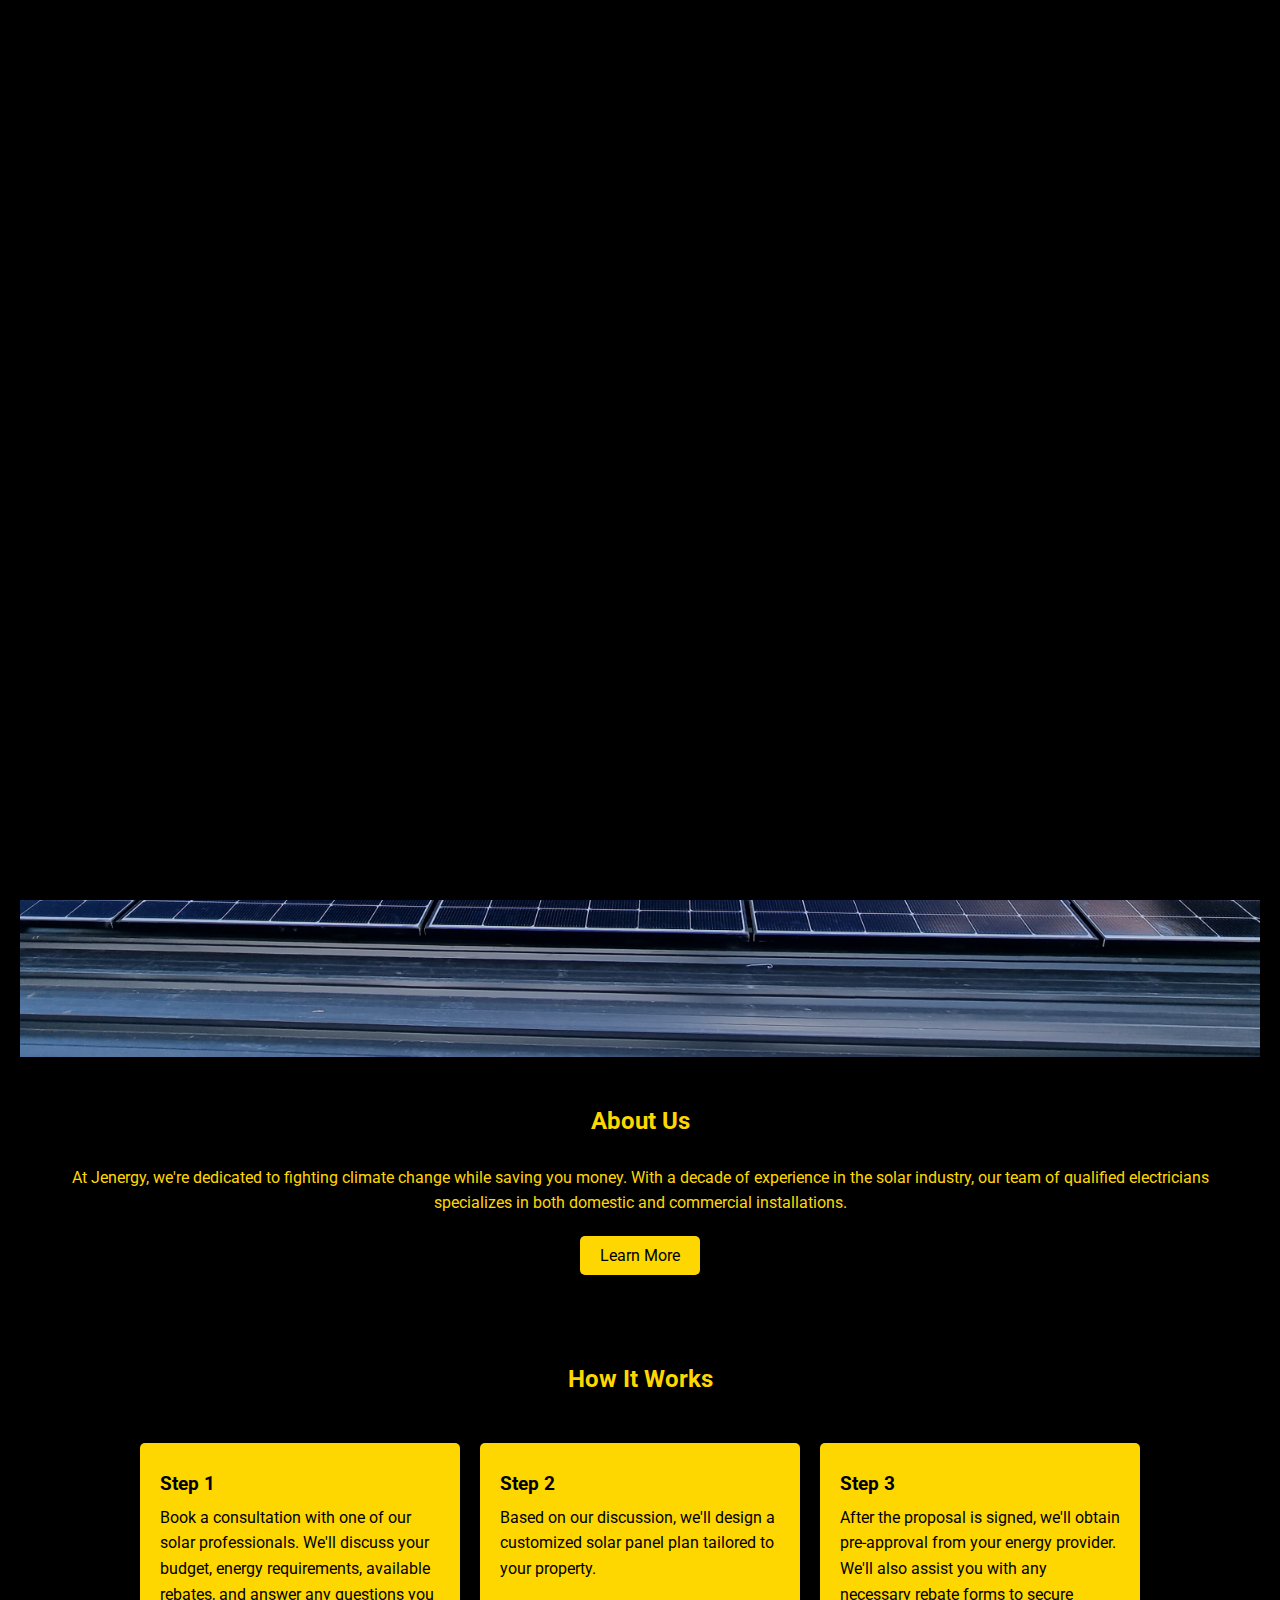
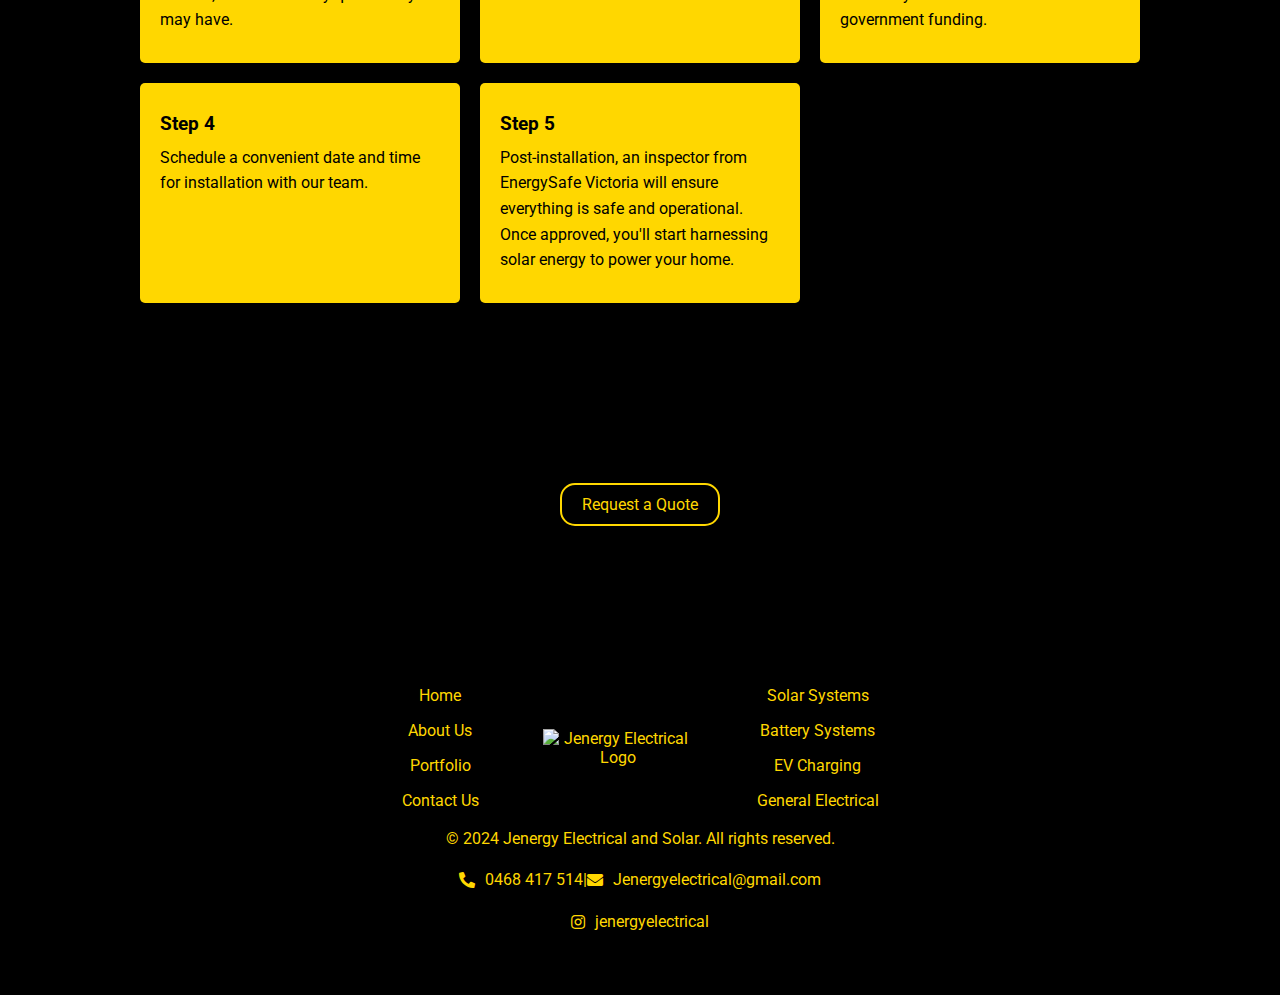
==== commit 35e7598b: "loading animation revamp" ====
--- a/index.html
+++ b/index.html
@@ -1,5 +1,6 @@
 <!DOCTYPE html>
 <html lang="en">
+
 <head>
     <!-- Meta Tags -->
     <meta charset="UTF-8">
@@ -8,24 +9,26 @@
 
     <!-- Stylesheets and Fonts -->
     <link rel="stylesheet" href="styles/styles.css">
-    <link rel="stylesheet"
-          href="https://cdnjs.cloudflare.com/ajax/libs/font-awesome/5.15.4/css/all.min.css">
-    <link
-        href="https://fonts.googleapis.com/css2?family=Roboto:wght@400;700&display=swap"
-        rel="stylesheet">
+    <link rel="stylesheet" href="https://cdnjs.cloudflare.com/ajax/libs/font-awesome/5.15.4/css/all.min.css">
+    <link href="https://fonts.googleapis.com/css2?family=Roboto:wght@400;700&display=swap" rel="stylesheet">
 
     <!-- Favicon and Web App Manifest -->
     <link rel="apple-touch-icon" sizes="180x180" href="styles/images/apple-touch-icon.png">
     <link rel="icon" type="image/png" sizes="32x32" href="styles/images/favicon-32x32.png">
     <link rel="icon" type="image/png" sizes="16x16" href="styles/images/favicon-16x16.png">
-    <link rel="icon" href="favicon.ico">
+    <link rel="icon" href="favicon.ico" type="image/x-icon">
     <link rel="manifest" href="site.webmanifest">
 </head>
+
 <body>
-    <!-- Loading Overlay with Rising Sun Animation -->
+    <!-- Enhanced Loading Overlay with Rising Sun Animation -->
     <div id="loading-overlay">
-        <div id="rising-sun-container">
-            <div id="rising-sun"></div>
+        <div id="sunrise-animation">
+            <div id="sky-gradient"></div>
+            <div id="sun">
+                <div id="rays"></div>
+            </div>
+            <div id="horizon"></div>
         </div>
     </div>
 
@@ -60,9 +63,7 @@
             <h2>How It Works</h2>
             <!-- Collapsible Section for Mobile Devices -->
             <div class="accordion">
-                <button class="accordion-toggle" aria-expanded="false">
-                    View Steps
-                </button>
+                <button class="accordion-toggle" aria-expanded="false">View Steps</button>
                 <div class="accordion-content">
                     <div class="steps-grid">
                         <div class="step">
@@ -101,4 +102,5 @@
     <!-- Scripts -->
     <script src="scripts/script.js"></script>
 </body>
+
 </html>
--- a/styles/styles.css
+++ b/styles/styles.css
@@ -39,7 +39,7 @@
 img {
     max-width: 100%;
     height: auto;
-    display: block;
+    display: flex;
 }
 
 .centered-text {
@@ -405,6 +405,25 @@
     }
 }
 
+/* Styles for Laptop Views */
+@media (min-width: 1024px) and (max-width: 1440px) {
+    #logo-container img {
+        width: 25vw; /* Adjust width for laptops */
+        max-width: 80%; /* Set a maximum width relative to the parent container */
+        height: auto; /* Maintain aspect ratio */
+    }
+
+    header h1 {
+        font-size: 1.8em; /* Adjust font size for laptop views */
+    }
+
+    nav a {
+        font-size: 1em; /* Adjust navigation font size for laptops */
+        padding: 0.5vw 1vw;
+    }
+}
+
+
 /* Header Styles */
 header {
     display: flex;
@@ -442,6 +461,15 @@
     color: var(--primary-color);
     text-decoration: none;
     padding: 0.5vw 1vw;
+}
+
+/* Navigation Links (excluding elements with 'exclude-hover' class) */
+nav a:not(.exclude-hover) {
+    color: var(--primary-color);
+    text-decoration: none;
+    padding: 0.5vw 1vw;
+    transition: background-color 0.3s ease, color 0.3s ease;
+    border-radius: var(--border-radius);
 }
 
 /* Button Style for "Call Us" */
@@ -460,6 +488,11 @@
 .header-call-button .call-us-button:hover {
     background-color: #000000; /* Black background */
     color: #FFD700; /* Yellow text color */
+}
+
+nav a:not(.exclude-hover):hover {
+    background-color: var(--primary-color);
+    color: var(--background-color);
 }
 
 /* Responsive Navbar Styles */
@@ -1471,6 +1504,7 @@
     width: 18vw;
     height: auto;
     margin: 0 20px;
+    
 }
 
 #general-links a, #service-links a {
@@ -1510,6 +1544,110 @@
 
 #footer-content p a:hover {
     text-decoration: underline;
+}
+
+footer {
+    padding: 2rem; /* Overrides the previous padding */
+}
+
+#footer-logo {
+    width: 15vw; /* Logo scales with viewport width */
+    max-width: 150px; /* Prevents logo from becoming too large */
+    height: auto;
+    margin: 0 2rem;
+}
+
+#general-links,
+#service-links {
+    margin: 0 2rem; /* Overrides the previous margin */
+}
+
+#general-links a,
+#service-links a {
+    margin: 0.5rem 0; /* Overrides the previous margin */
+}
+
+footer p {
+    margin: 0.5rem 0; /* Overrides the previous margin */
+}
+
+footer p i {
+    margin-right: 0.5rem; /* Adjust icon spacing */
+}
+
+footer a {
+    color: var(--primary-color);
+    text-decoration: none;
+}
+
+footer a:hover {
+    text-decoration: underline;
+}
+
+/* Mobile Styles */
+@media (max-width: 768px) {
+    /* Stack footer content vertically */
+    #footer-content {
+        flex-direction: column;
+        align-items: center;
+        text-align: center;
+    }
+
+    /* Resize logo for mobile */
+    #footer-logo {
+        width: 30vw;
+        max-width: 120px;
+        margin: 1rem 0;
+        
+    }
+
+    /* Adjust link sections */
+    #general-links,
+    #service-links {
+        margin: 1rem 0;
+    }
+
+    /* Increase link font size for readability */
+    #general-links a,
+    #service-links a {
+        font-size: 1rem; /* Equivalent to 16px */
+        margin: 0.5rem 0;
+    }
+
+    /* Adjust footer paragraphs */
+    footer p {
+        flex-direction: column;
+        margin: 1rem 0;
+    }
+
+    footer p a {
+        font-size: 1rem; /* 16px equivalent */
+    }
+
+    /* Adjust icon sizes */
+    footer p i {
+        margin-right: 0;
+        margin-bottom: 0.5rem;
+        font-size: 1.25rem; /* Equivalent to 20px */
+    }
+
+    .footer-instagram {
+        margin-top: 1rem;
+    }
+
+    /* Style footer sections */
+    .footer-section {
+        width: 100%;
+        border-top: 0.1rem solid var(--secondary-color);
+        padding-top: 1rem;
+
+    }
+
+    /* Remove top border from first section */
+    .footer-section:first-of-type {
+        border-top: none;
+        padding-top: 0;
+    }
 }
 
 /* High Resolution Devices */
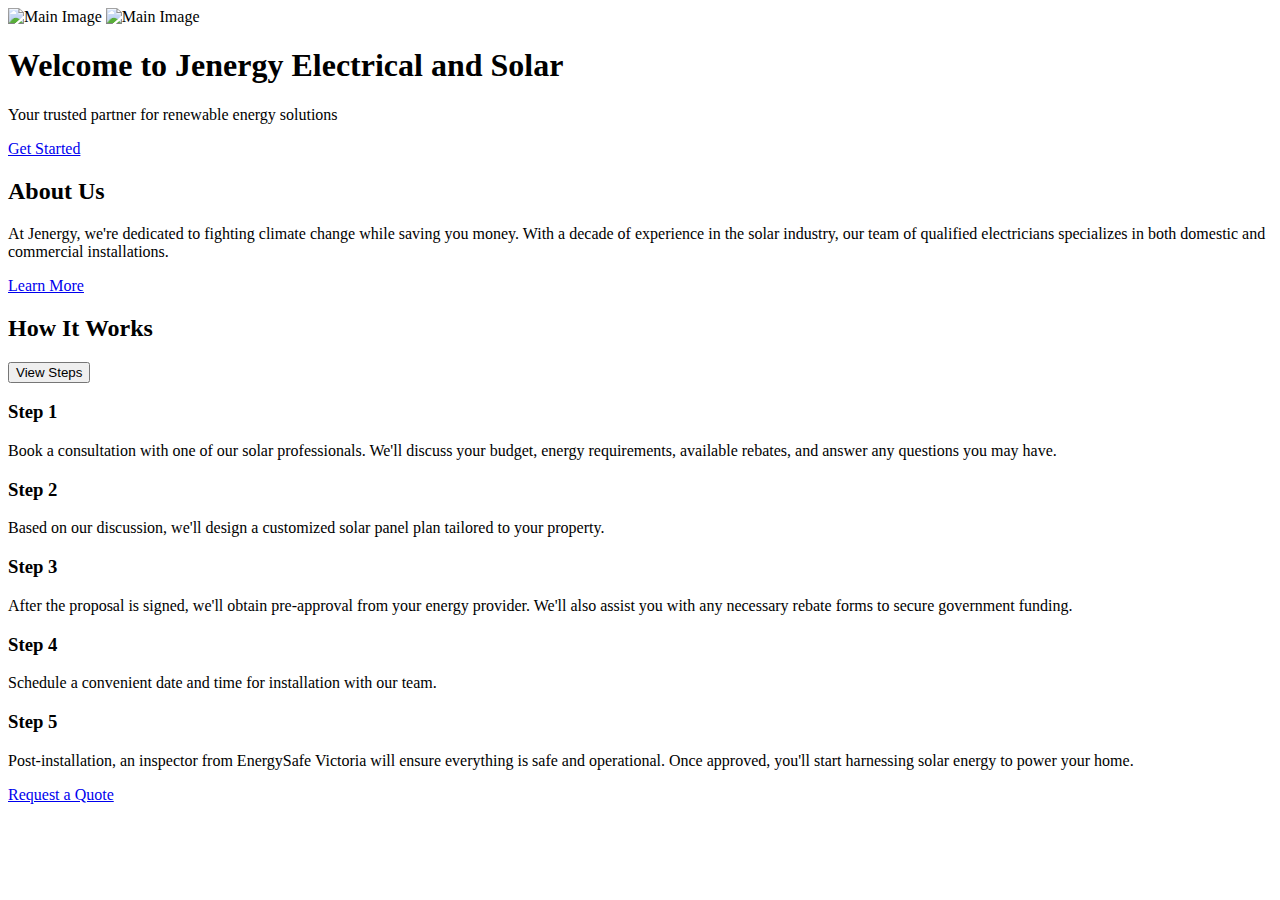
==== commit c109a118: "refactor & base path addition" ====
--- a/index.html
+++ b/index.html
@@ -1,34 +1,34 @@
 <!DOCTYPE html>
 <html lang="en">
-
 <head>
     <!-- Meta Tags -->
     <meta charset="UTF-8">
     <meta name="viewport" content="width=device-width, initial-scale=1.0">
     <title>Home - Jenergy Electrical and Solar</title>
 
+    <!-- Base Path -->
+    <base href="/jenergy-web-app/">
+
     <!-- Stylesheets and Fonts -->
     <link rel="stylesheet" href="styles/styles.css">
-    <link rel="stylesheet" href="https://cdnjs.cloudflare.com/ajax/libs/font-awesome/5.15.4/css/all.min.css">
-    <link href="https://fonts.googleapis.com/css2?family=Roboto:wght@400;700&display=swap" rel="stylesheet">
+    <link rel="stylesheet"
+          href="https://cdnjs.cloudflare.com/ajax/libs/font-awesome/5.15.4/css/all.min.css">
+    <link
+        href="https://fonts.googleapis.com/css2?family=Roboto:wght@400;700&display=swap"
+        rel="stylesheet">
 
     <!-- Favicon and Web App Manifest -->
     <link rel="apple-touch-icon" sizes="180x180" href="styles/images/apple-touch-icon.png">
     <link rel="icon" type="image/png" sizes="32x32" href="styles/images/favicon-32x32.png">
     <link rel="icon" type="image/png" sizes="16x16" href="styles/images/favicon-16x16.png">
-    <link rel="icon" href="favicon.ico" type="image/x-icon">
+    <link rel="icon" href="favicon.ico">
     <link rel="manifest" href="site.webmanifest">
 </head>
-
 <body>
-    <!-- Enhanced Loading Overlay with Rising Sun Animation -->
+    <!-- Loading Overlay with Rising Sun Animation -->
     <div id="loading-overlay">
-        <div id="sunrise-animation">
-            <div id="sky-gradient"></div>
-            <div id="sun">
-                <div id="rays"></div>
-            </div>
-            <div id="horizon"></div>
+        <div id="rising-sun-container">
+            <div id="rising-sun"></div>
         </div>
     </div>
 
@@ -63,7 +63,9 @@
             <h2>How It Works</h2>
             <!-- Collapsible Section for Mobile Devices -->
             <div class="accordion">
-                <button class="accordion-toggle" aria-expanded="false">View Steps</button>
+                <button class="accordion-toggle" aria-expanded="false">
+                    View Steps
+                </button>
                 <div class="accordion-content">
                     <div class="steps-grid">
                         <div class="step">
@@ -102,5 +104,4 @@
     <!-- Scripts -->
     <script src="scripts/script.js"></script>
 </body>
-
 </html>
--- a/styles/styles.css
+++ b/styles/styles.css
@@ -39,7 +39,7 @@
 img {
     max-width: 100%;
     height: auto;
-    display: flex;
+    
 }
 
 .centered-text {
@@ -1717,4 +1717,4 @@
     position: absolute;
     width: 1px;
     white-space: nowrap;
-}
+}